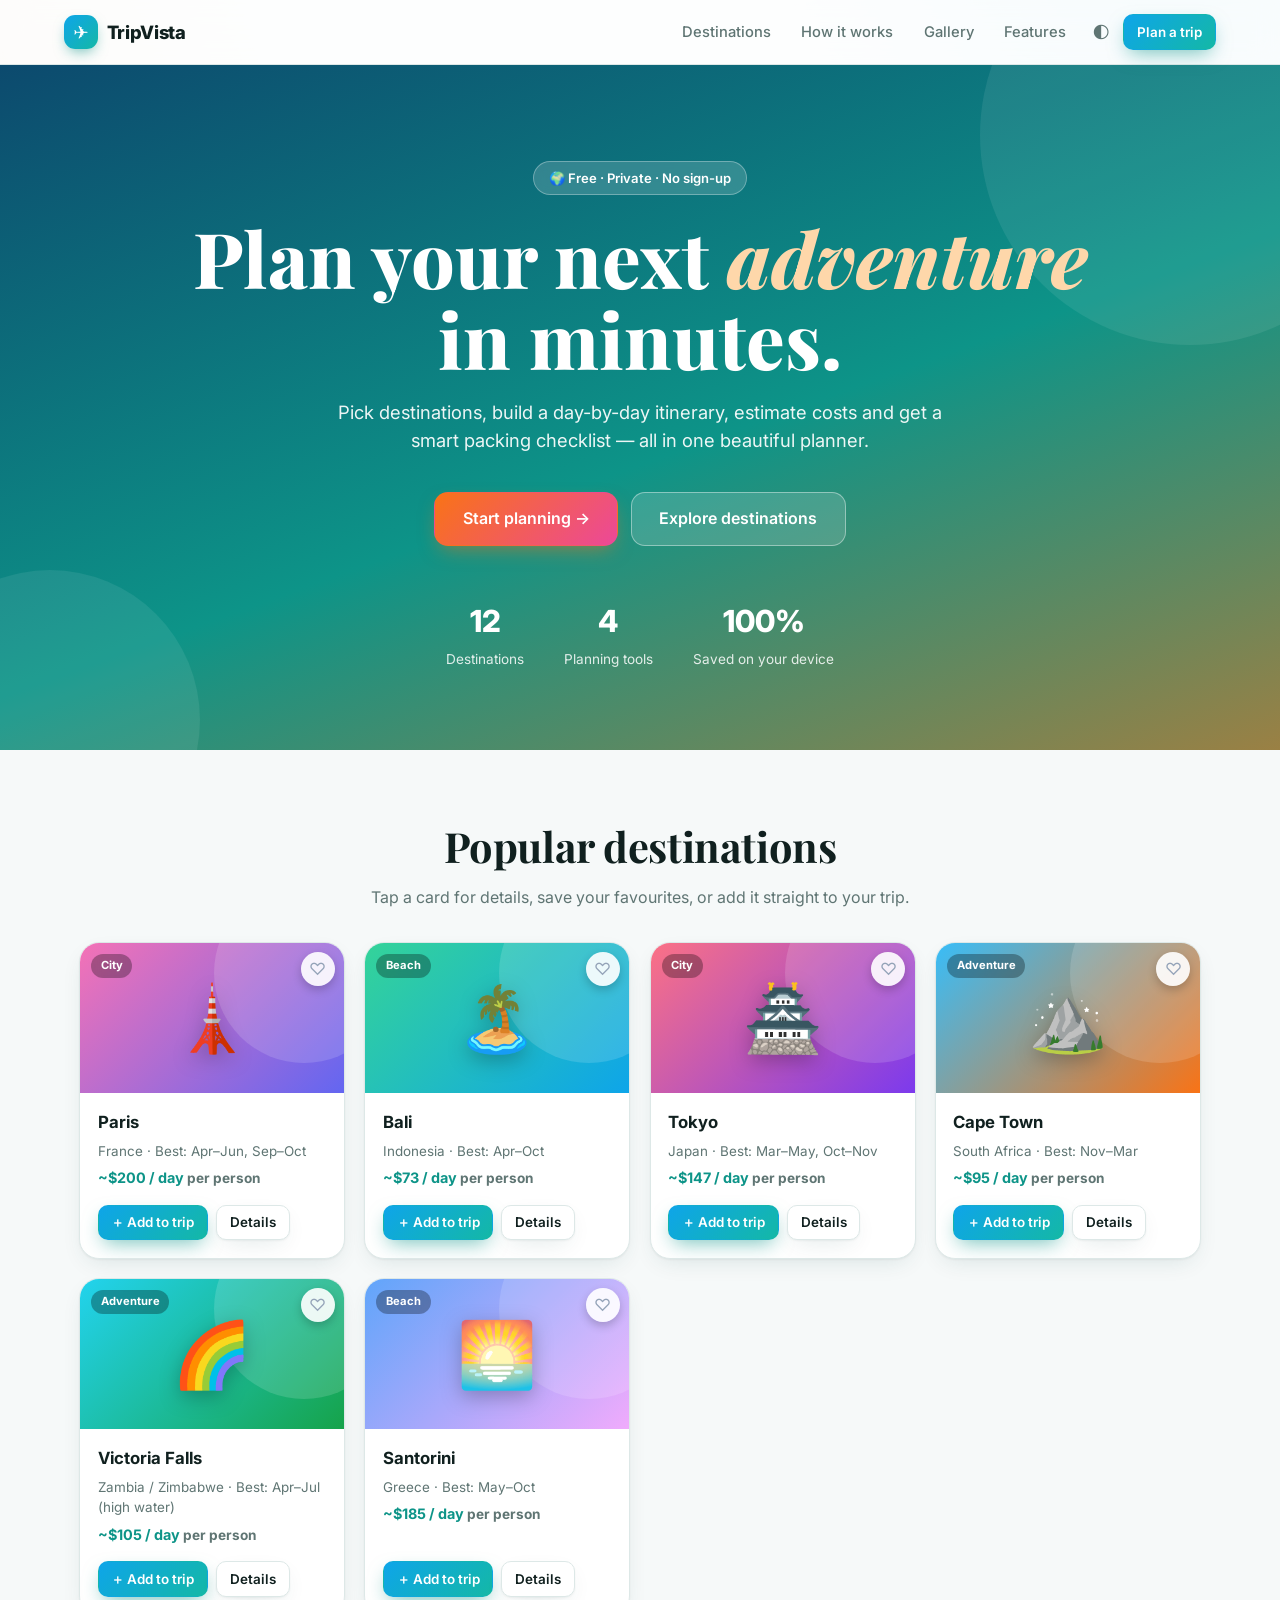
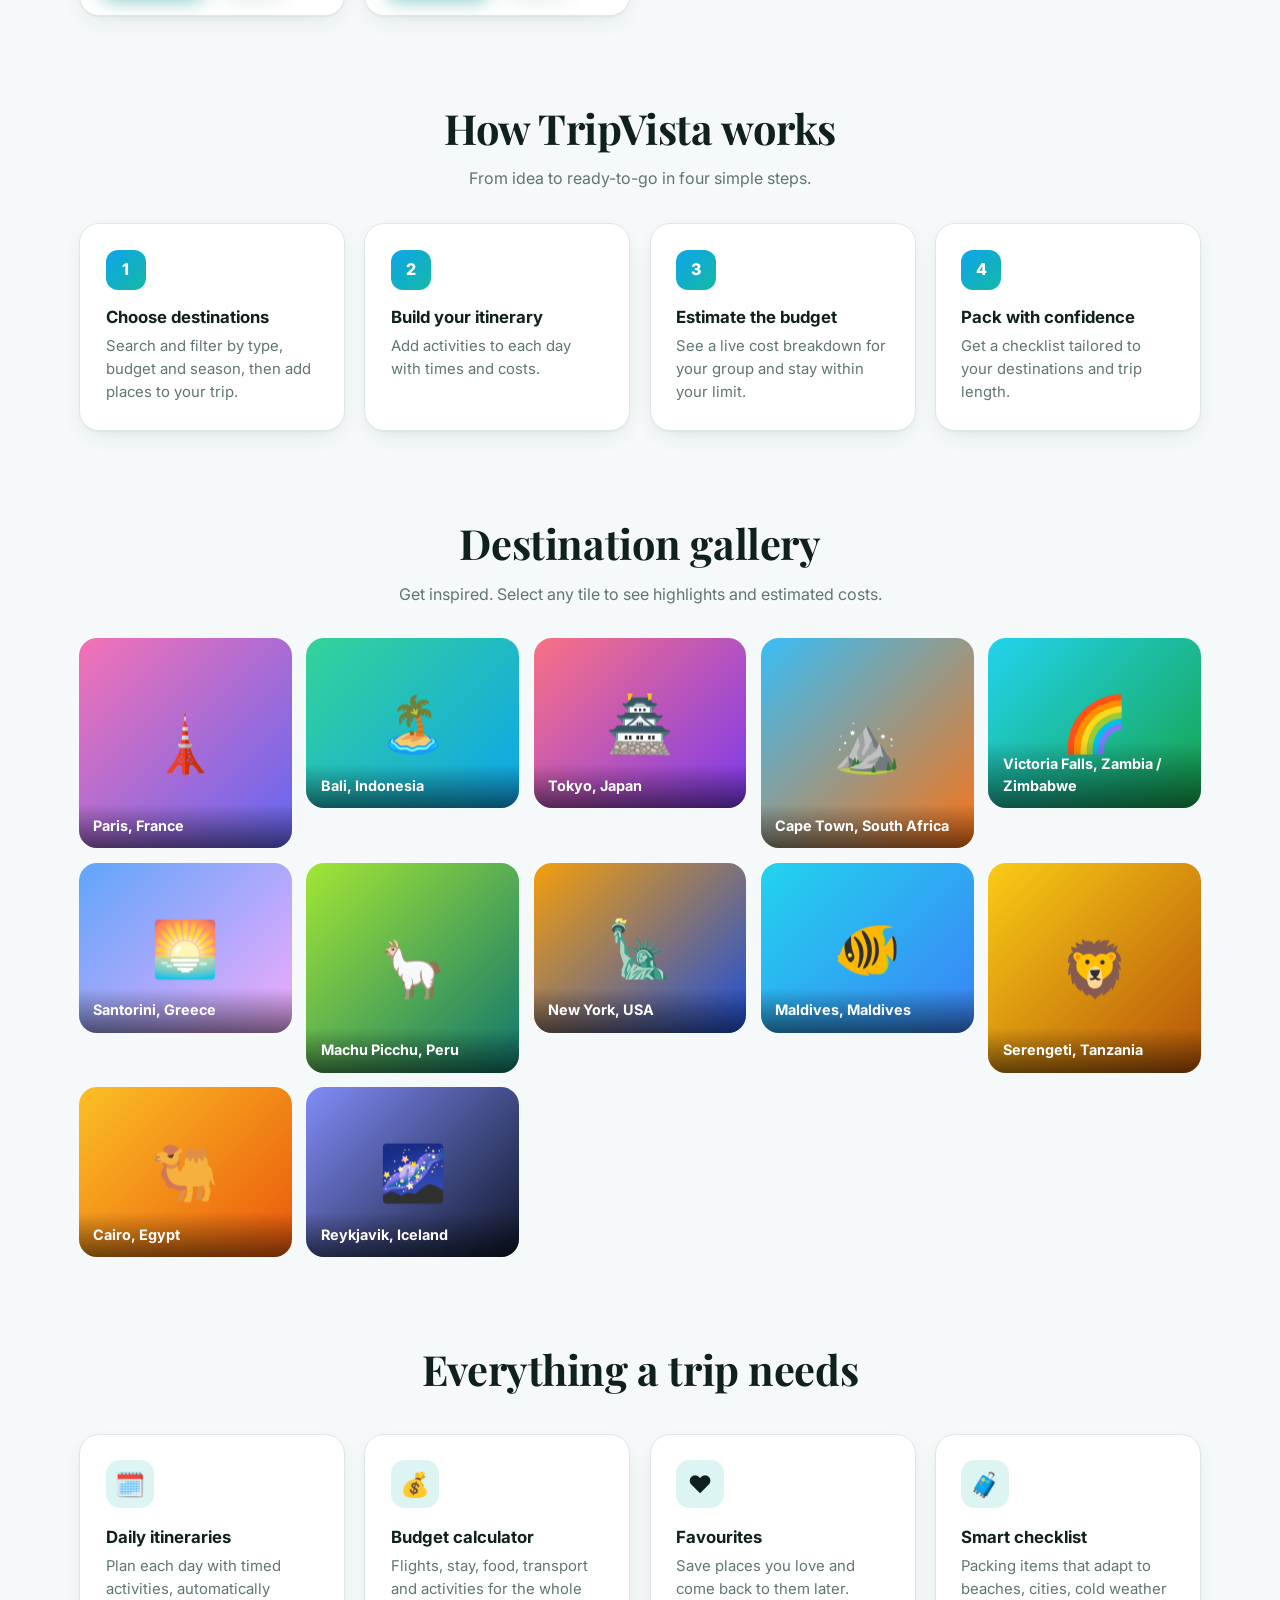
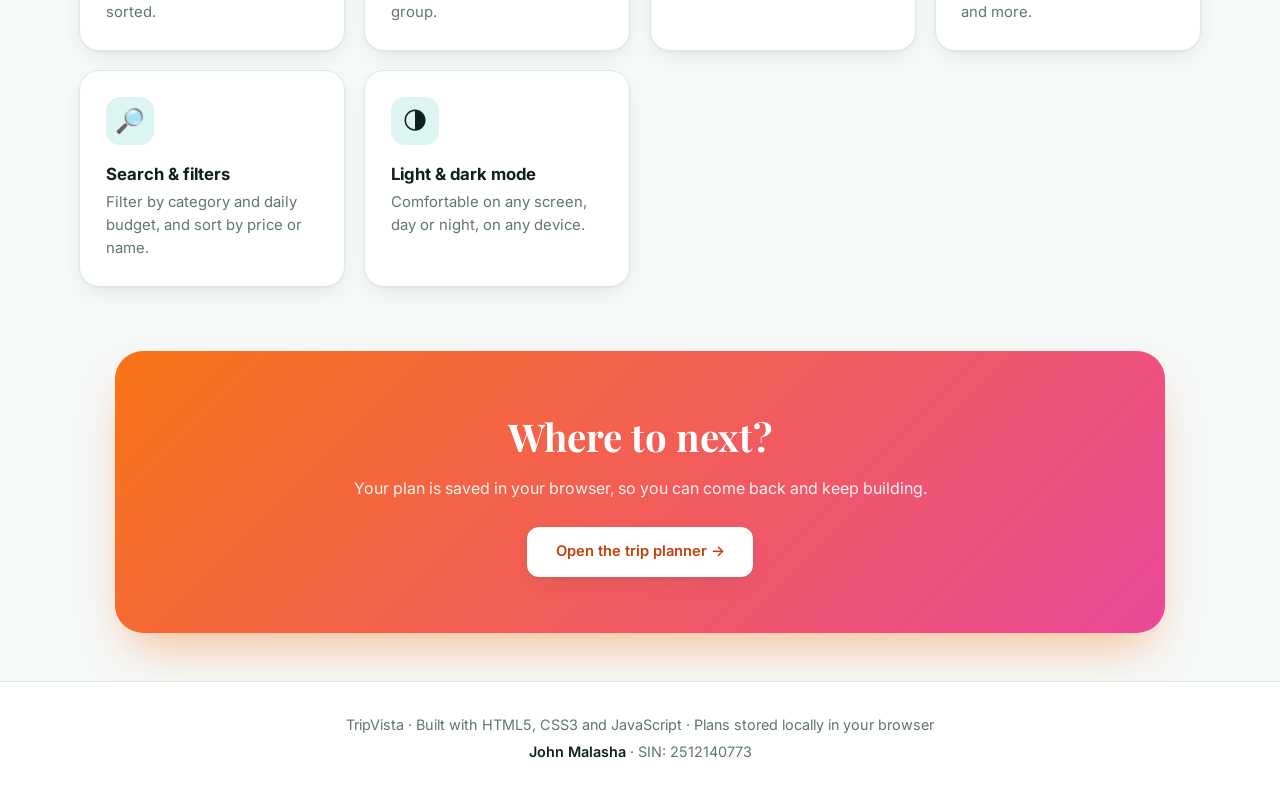
==== index.html @ 6b452283 "Add files via upload" ====
<!DOCTYPE html>
<html lang="en">
<head>
<meta charset="UTF-8">
<meta name="viewport" content="width=device-width, initial-scale=1">
<title>TripVista · Interactive Travel Planner</title>
<meta name="description" content="Plan trips visually: pick destinations, build daily itineraries, estimate your budget and generate a packing checklist.">
<link rel="stylesheet" href="css/style.css">
<script>try{document.documentElement.dataset.theme=localStorage.getItem('tv-theme')||(matchMedia('(prefers-color-scheme: dark)').matches?'dark':'light')}catch(e){}</script>
</head>
<body>
<header class="nav">
  <a class="logo" href="index.html"><span aria-hidden="true">✈</span> TripVista</a>
  <button class="icon-btn burger" id="burger" aria-label="Menu" aria-expanded="false" aria-controls="navLinks">☰</button>
  <nav class="nav-links" id="navLinks" aria-label="Main">
    <a href="#destinations">Destinations</a>
    <a href="#how">How it works</a>
    <a href="#gallery">Gallery</a>
    <a href="#features">Features</a>
    <button class="icon-btn" id="themeBtn" aria-label="Toggle light or dark theme">🌓</button>
    <a class="btn primary sm" href="planner.html">Plan a trip</a>
  </nav>
</header>
<main>
  <section class="hero">
    <div class="badge">🌍 Free · Private · No sign-up</div>
    <h1>Plan your next <em>adventure</em> in minutes.</h1>
    <p>Pick destinations, build a day-by-day itinerary, estimate costs and get a smart packing checklist — all in one beautiful planner.</p>
    <a class="btn sunset" href="planner.html">Start planning →</a>
    <a class="btn ghost" href="#destinations">Explore destinations</a>
    <div class="hero-stats">
      <div><b id="statDest">12</b><span>Destinations</span></div>
      <div><b>4</b><span>Planning tools</span></div>
      <div><b>100%</b><span>Saved on your device</span></div>
    </div>
  </section>

  <section class="section" id="destinations">
    <div class="section-head reveal"><h2>Popular destinations</h2><p>Tap a card for details, save your favourites, or add it straight to your trip.</p></div>
    <div class="dgrid" id="featured"></div>
  </section>

  <section class="section" id="how">
    <div class="section-head reveal"><h2>How TripVista works</h2><p>From idea to ready-to-go in four simple steps.</p></div>
    <div class="steps">
      <div class="step reveal"><div class="n">1</div><h3>Choose destinations</h3><p>Search and filter by type, budget and season, then add places to your trip.</p></div>
      <div class="step reveal"><div class="n">2</div><h3>Build your itinerary</h3><p>Add activities to each day with times and costs.</p></div>
      <div class="step reveal"><div class="n">3</div><h3>Estimate the budget</h3><p>See a live cost breakdown for your group and stay within your limit.</p></div>
      <div class="step reveal"><div class="n">4</div><h3>Pack with confidence</h3><p>Get a checklist tailored to your destinations and trip length.</p></div>
    </div>
  </section>

  <section class="section" id="gallery">
    <div class="section-head reveal"><h2>Destination gallery</h2><p>Get inspired. Select any tile to see highlights and estimated costs.</p></div>
    <div class="gallery" id="gallery-grid"></div>
  </section>

  <section class="section" id="features">
    <div class="section-head reveal"><h2>Everything a trip needs</h2></div>
    <div class="features">
      <article class="feature reveal"><div class="ico">🗓️</div><h3>Daily itineraries</h3><p>Plan each day with timed activities, automatically sorted.</p></article>
      <article class="feature reveal"><div class="ico">💰</div><h3>Budget calculator</h3><p>Flights, stay, food, transport and activities for the whole group.</p></article>
      <article class="feature reveal"><div class="ico">❤️</div><h3>Favourites</h3><p>Save places you love and come back to them later.</p></article>
      <article class="feature reveal"><div class="ico">🧳</div><h3>Smart checklist</h3><p>Packing items that adapt to beaches, cities, cold weather and more.</p></article>
      <article class="feature reveal"><div class="ico">🔎</div><h3>Search &amp; filters</h3><p>Filter by category and daily budget, and sort by price or name.</p></article>
      <article class="feature reveal"><div class="ico">🌗</div><h3>Light &amp; dark mode</h3><p>Comfortable on any screen, day or night, on any device.</p></article>
    </div>
  </section>

  <section class="cta reveal">
    <h2>Where to next?</h2>
    <p>Your plan is saved in your browser, so you can come back and keep building.</p>
    <a class="btn" href="planner.html">Open the trip planner →</a>
  </section>
</main>
<footer class="site">
  <p>TripVista · Built with HTML5, CSS3 and JavaScript · Plans stored locally in your browser</p>
  <p><strong>John Malasha</strong> · SIN: 2512140773</p>
</footer>
<script src="js/data.js"></script>
<script src="js/shared.js"></script>
<script src="js/landing.js"></script>
</body>
</html>
---- css/style.css ----
@import url('https://fonts.googleapis.com/css2?family=Inter:wght@400;500;600;700;800&family=Playfair+Display:wght@700;800&display=swap');

:root {
  --bg: #f6f9f9; --surface: #ffffff; --surface2: #eef4f4; --text: #10201f; --muted: #5f7573;
  --border: #dde8e7; --accent: #0d9488; --accent2: #f97316; --accent-soft: #dcf5f2;
  --ok: #10b981; --warn: #f59e0b; --bad: #ef4444;
  --grad: linear-gradient(135deg, #0ea5e9 0%, #14b8a6 100%);
  --sunset: linear-gradient(135deg, #f97316 0%, #ec4899 100%);
  --shadow: 0 1px 2px rgba(10, 40, 40, .05), 0 8px 24px -8px rgba(10, 70, 70, .14);
  --shadow-lg: 0 24px 50px -16px rgba(13, 148, 136, .4);
  --glass: rgba(255, 255, 255, .78);
  --radius: 20px;
}
[data-theme="dark"] {
  --bg: #0a1414; --surface: #121f1f; --surface2: #1a2b2b; --text: #e9f5f3; --muted: #92aeab;
  --border: #223837; --accent: #2dd4bf; --accent2: #fb923c; --accent-soft: #123b39;
  --ok: #34d399; --warn: #fbbf24; --bad: #f87171;
  --shadow: 0 1px 2px rgba(0, 0, 0, .4), 0 10px 30px -10px rgba(0, 0, 0, .6);
  --shadow-lg: 0 24px 60px -16px rgba(45, 212, 191, .3);
  --glass: rgba(18, 31, 31, .78);
}
* { box-sizing: border-box; margin: 0; }
html { scroll-behavior: smooth; }
body { font-family: 'Inter', system-ui, -apple-system, 'Segoe UI', sans-serif; background: var(--bg); color: var(--text); line-height: 1.55; min-height: 100vh; -webkit-font-smoothing: antialiased; transition: background .3s, color .3s; }
body::before { content: ''; position: fixed; inset: 0; z-index: -1; pointer-events: none; background: radial-gradient(600px 400px at 92% -5%, rgba(14, 165, 233, .14), transparent 70%), radial-gradient(500px 400px at -5% 12%, rgba(249, 115, 22, .09), transparent 70%); }
a { color: inherit; text-decoration: none; }
button, input, select, textarea { font: inherit; color: inherit; }
::selection { background: var(--accent); color: #fff; }
:focus-visible { outline: 3px solid color-mix(in srgb, var(--accent) 55%, transparent); outline-offset: 2px; }
::-webkit-scrollbar { width: 8px; height: 8px; } ::-webkit-scrollbar-thumb { background: var(--border); border-radius: 8px; }
.serif { font-family: 'Playfair Display', Georgia, serif; }

/* Buttons & inputs */
.btn { display: inline-flex; align-items: center; justify-content: center; gap: .45rem; padding: .6rem 1.2rem; border-radius: 12px; border: 1px solid var(--border); background: var(--surface); cursor: pointer; font-weight: 600; font-size: .92rem; box-shadow: var(--shadow); transition: transform .15s, box-shadow .2s, background .2s; }
.btn:hover { transform: translateY(-1px); background: var(--surface2); }
.btn.primary { background: var(--grad); border-color: transparent; color: #fff; box-shadow: 0 8px 20px -6px rgba(13, 148, 136, .6); }
.btn.primary:hover { filter: brightness(1.07); }
.btn.sunset { background: var(--sunset); border-color: transparent; color: #fff; box-shadow: 0 8px 20px -6px rgba(249, 115, 22, .55); }
.btn.sm { padding: .4rem .8rem; font-size: .84rem; border-radius: 10px; }
.btn.block { width: 100%; }
.btn.danger:hover { background: var(--bad); color: #fff; border-color: var(--bad); }
.icon-btn { background: none; border: none; cursor: pointer; padding: .4rem .55rem; border-radius: 10px; color: var(--muted); font-size: 1.05rem; transition: background .15s, color .15s; }
.icon-btn:hover { background: var(--surface2); color: var(--text); }
input[type=text], input[type=number], input[type=date], input[type=time], input[type=search], select, textarea { background: var(--surface2); border: 1px solid transparent; border-radius: 12px; padding: .55rem .8rem; min-width: 0; font-size: .9rem; width: 100%; transition: border-color .15s, box-shadow .15s, background .15s; }
input:hover, select:hover, textarea:hover { border-color: var(--border); }
input:focus, select:focus, textarea:focus { outline: none; border-color: var(--accent); background: var(--surface); box-shadow: 0 0 0 4px color-mix(in srgb, var(--accent) 18%, transparent); }
label.f { display: flex; flex-direction: column; gap: .25rem; font-size: .78rem; font-weight: 600; color: var(--muted); }
.muted { color: var(--muted); font-size: .85rem; }
.hint { font-size: .78rem; color: var(--muted); }
.row { display: flex; gap: .6rem; flex-wrap: wrap; } .row > * { flex: 1 1 120px; }

/* Nav */
.nav { display: flex; align-items: center; gap: 1rem; padding: .8rem 5%; position: sticky; top: 0; z-index: 30; background: var(--glass); backdrop-filter: blur(14px); border-bottom: 1px solid var(--border); }
.logo { font-weight: 800; font-size: 1.15rem; display: flex; gap: .55rem; align-items: center; letter-spacing: -.02em; }
.logo span { background: var(--grad); color: #fff; width: 34px; height: 34px; border-radius: 11px; display: grid; place-items: center; box-shadow: 0 6px 14px -4px rgba(13, 148, 136, .6); }
.nav-links { display: flex; gap: .3rem; margin-left: auto; align-items: center; }
.nav-links a:not(.btn) { padding: .45rem .8rem; border-radius: 10px; font-weight: 500; font-size: .92rem; color: var(--muted); transition: all .15s; }
.nav-links a:not(.btn):hover { background: var(--surface2); color: var(--text); }
.burger { display: none; margin-left: auto; }
@media (max-width: 800px) {
  .burger { display: block; }
  .nav-links { position: absolute; top: 100%; left: 0; right: 0; flex-direction: column; align-items: stretch; background: var(--surface); padding: .8rem 5% 1rem; border-bottom: 1px solid var(--border); margin: 0; display: none; box-shadow: var(--shadow); }
  .nav-links.open { display: flex; }
  .nav-links .icon-btn { align-self: flex-start; }
}

/* Landing */
.hero { position: relative; text-align: center; padding: 6rem 5% 5rem; color: #fff; overflow: hidden; background: linear-gradient(160deg, #0c4a6e 0%, #0d9488 55%, #f97316 130%); }
.hero::before, .hero::after { content: ''; position: absolute; border-radius: 50%; background: rgba(255, 255, 255, .08); }
.hero::before { width: 420px; height: 420px; right: -120px; top: -140px; } .hero::after { width: 300px; height: 300px; left: -100px; bottom: -120px; }
.hero > * { position: relative; z-index: 1; }
.badge { display: inline-flex; gap: .4rem; padding: .35rem .95rem; border-radius: 99px; background: rgba(255, 255, 255, .16); border: 1px solid rgba(255, 255, 255, .3); font-size: .82rem; font-weight: 600; margin-bottom: 1.4rem; backdrop-filter: blur(6px); }
.hero h1 { font-family: 'Playfair Display', Georgia, serif; font-size: clamp(2.5rem, 7vw, 4.8rem); line-height: 1.05; font-weight: 800; max-width: 900px; margin: 0 auto 1.2rem; }
.hero h1 em { font-style: italic; color: #fed7aa; }
.hero p { max-width: 640px; margin: 0 auto 2rem; font-size: 1.15rem; opacity: .92; }
.hero .btn { margin: .3rem; padding: .85rem 1.7rem; font-size: 1rem; border-radius: 14px; }
.hero .btn.ghost { background: rgba(255, 255, 255, .15); color: #fff; border-color: rgba(255, 255, 255, .4); box-shadow: none; }
.hero-stats { display: flex; justify-content: center; flex-wrap: wrap; gap: 2.5rem; margin-top: 3rem; }
.hero-stats b { display: block; font-size: 1.9rem; font-weight: 800; } .hero-stats span { font-size: .85rem; opacity: .85; }
.section { max-width: 1250px; margin: auto; padding: 4rem 5% 1rem; }
.section-head { text-align: center; margin-bottom: 2rem; }
.section-head h2 { font-family: 'Playfair Display', Georgia, serif; font-size: clamp(1.8rem, 4vw, 2.6rem); letter-spacing: -.01em; }
.section-head p { color: var(--muted); margin-top: .4rem; }
.steps { display: grid; grid-template-columns: repeat(auto-fit, minmax(240px, 1fr)); gap: 1.2rem; }
.step, .feature { background: var(--surface); border: 1px solid var(--border); border-radius: var(--radius); padding: 1.6rem; box-shadow: var(--shadow); transition: transform .25s, box-shadow .25s; }
.step:hover, .feature:hover { transform: translateY(-5px); box-shadow: var(--shadow-lg); }
.step .n { width: 40px; height: 40px; border-radius: 12px; background: var(--grad); color: #fff; font-weight: 800; display: grid; place-items: center; margin-bottom: .9rem; }
.feature .ico { width: 48px; height: 48px; border-radius: 14px; background: var(--accent-soft); display: grid; place-items: center; font-size: 1.5rem; margin-bottom: 1rem; }
.step h3, .feature h3 { margin-bottom: .3rem; font-size: 1.05rem; } .step p, .feature p { color: var(--muted); font-size: .93rem; }
.features { display: grid; grid-template-columns: repeat(auto-fit, minmax(240px, 1fr)); gap: 1.2rem; }
.cta { max-width: 1050px; width: calc(100% - 10%); margin: 3rem auto; background: var(--sunset); color: #fff; border-radius: 28px; padding: 3.5rem 2rem; text-align: center; box-shadow: 0 24px 50px -16px rgba(249, 115, 22, .5); }
.cta h2 { font-family: 'Playfair Display', serif; font-size: clamp(1.7rem, 4vw, 2.4rem); margin-bottom: .6rem; } .cta p { opacity: .92; margin-bottom: 1.6rem; }
.cta .btn { background: #fff; color: #c2410c; border: none; padding: .85rem 1.8rem; }
footer.site { text-align: center; color: var(--muted); padding: 2rem 5% 2.5rem; font-size: .9rem; border-top: 1px solid var(--border); background: var(--surface); margin-top: 2rem; }
footer.site p + p { margin-top: .3rem; } footer.site strong { color: var(--text); font-weight: 600; }

/* Reveal animation */
.reveal { opacity: 0; transform: translateY(22px); transition: opacity .6s, transform .6s; }
.reveal.in { opacity: 1; transform: none; }

/* Destination cards / gallery */
.dgrid { display: grid; grid-template-columns: repeat(auto-fill, minmax(255px, 1fr)); gap: 1.2rem; }
.dcard { background: var(--surface); border: 1px solid var(--border); border-radius: var(--radius); overflow: hidden; box-shadow: var(--shadow); cursor: pointer; transition: transform .25s, box-shadow .25s; display: flex; flex-direction: column; text-align: left; padding: 0; }
.dcard:hover { transform: translateY(-6px); box-shadow: var(--shadow-lg); }
.dimg { height: 150px; position: relative; display: grid; place-items: center; font-size: 4rem; background: linear-gradient(135deg, var(--c1), var(--c2)); overflow: hidden; }
.dimg::after { content: ''; position: absolute; width: 180px; height: 180px; border-radius: 50%; background: rgba(255, 255, 255, .14); right: -50px; top: -60px; }
.dimg .emo { position: relative; z-index: 1; filter: drop-shadow(0 6px 10px rgba(0, 0, 0, .25)); transition: transform .3s; }
.dcard:hover .emo { transform: scale(1.15) rotate(-4deg); }
.dimg .cat { position: absolute; left: .7rem; top: .7rem; z-index: 2; font-size: .7rem; font-weight: 700; padding: .2rem .6rem; border-radius: 99px; background: rgba(0, 0, 0, .3); color: #fff; backdrop-filter: blur(4px); }
.fav { position: absolute; right: .6rem; top: .55rem; z-index: 2; width: 34px; height: 34px; border-radius: 50%; border: none; background: rgba(255, 255, 255, .9); cursor: pointer; font-size: 1.05rem; display: grid; place-items: center; box-shadow: 0 4px 10px rgba(0, 0, 0, .2); transition: transform .15s; color: #94a3b8; }
.fav:hover { transform: scale(1.15); } .fav.on { color: #ef4444; }
.dbody { padding: 1rem 1.1rem 1.1rem; display: flex; flex-direction: column; gap: .35rem; flex: 1; }
.dbody h3 { font-size: 1.05rem; display: flex; justify-content: space-between; gap: .5rem; }
.dbody .sub { color: var(--muted); font-size: .84rem; }
.dbody .price { font-weight: 700; color: var(--accent); font-size: .9rem; }
.dbody .actions { margin-top: auto; padding-top: .6rem; display: flex; gap: .5rem; }
.gallery { display: grid; grid-template-columns: repeat(auto-fill, minmax(200px, 1fr)); gap: .9rem; }
.gtile { border: none; padding: 0; border-radius: 18px; overflow: hidden; height: 170px; position: relative; cursor: pointer; display: grid; place-items: center; font-size: 3.4rem; background: linear-gradient(135deg, var(--c1), var(--c2)); transition: transform .25s, box-shadow .25s; }
.gtile:nth-child(3n+1) { height: 210px; }
.gtile:hover { transform: scale(1.03); box-shadow: var(--shadow-lg); z-index: 1; }
.gtile span.name { position: absolute; left: 0; right: 0; bottom: 0; padding: .7rem .9rem; font-size: .9rem; font-weight: 700; color: #fff; text-align: left; background: linear-gradient(transparent, rgba(0, 0, 0, .55)); }

/* Dialog */
dialog { border: none; border-radius: 24px; padding: 0; width: min(560px, 94vw); max-height: 90vh; background: var(--surface); color: var(--text); box-shadow: 0 30px 80px rgba(0, 0, 0, .4); overflow: hidden; }
dialog::backdrop { background: rgba(5, 20, 20, .6); backdrop-filter: blur(3px); }
dialog[open] { animation: pop .25s; }
@keyframes pop { from { opacity: 0; transform: scale(.95) translateY(10px); } }
.dlg-img { height: 170px; display: grid; place-items: center; font-size: 5rem; position: relative; background: linear-gradient(135deg, var(--c1), var(--c2)); }
.dlg-close { position: absolute; right: .8rem; top: .8rem; background: rgba(0, 0, 0, .35); color: #fff; }
.dlg-body { padding: 1.3rem 1.5rem 1.5rem; overflow: auto; max-height: calc(90vh - 170px); display: flex; flex-direction: column; gap: .8rem; }
.dlg-body h2 { font-family: 'Playfair Display', serif; font-size: 1.6rem; }
.chips { display: flex; flex-wrap: wrap; gap: .4rem; }
.chip { display: inline-flex; align-items: center; gap: .3rem; padding: .25rem .7rem; border-radius: 99px; background: var(--accent-soft); color: var(--accent); font-size: .78rem; font-weight: 600; border: 1px solid transparent; }
button.chip { cursor: pointer; } button.chip:hover { border-color: var(--accent); }
button.chip.active { background: var(--grad); color: #fff; }
.dlg-list { list-style: none; padding: 0; display: flex; flex-direction: column; gap: .3rem; }
.dlg-list li { display: flex; justify-content: space-between; background: var(--surface2); padding: .5rem .8rem; border-radius: 10px; font-size: .9rem; }

/* Planner */
.topbar { top: 0; }
.pwrap { max-width: 1300px; margin: auto; padding: 1.3rem 4% 3rem; }
.summary { display: grid; grid-template-columns: repeat(auto-fit, minmax(140px, 1fr)); gap: .8rem; margin-bottom: 1.2rem; }
.sum { background: var(--surface); border: 1px solid var(--border); border-radius: 16px; padding: .85rem 1rem; box-shadow: var(--shadow); }
.sum b { display: block; font-size: 1.5rem; font-weight: 800; letter-spacing: -.02em; line-height: 1.2; background: var(--grad); -webkit-background-clip: text; background-clip: text; color: transparent; }
.sum.over b { background: none; color: var(--bad); }
.tabs { display: flex; gap: .4rem; overflow-x: auto; padding-bottom: .3rem; margin-bottom: 1.2rem; }
.tab { flex: none; border: 1px solid var(--border); background: var(--surface); padding: .55rem 1.1rem; border-radius: 12px; font-weight: 600; font-size: .9rem; cursor: pointer; color: var(--muted); transition: all .15s; }
.tab:hover { color: var(--text); border-color: var(--accent); }
.tab.active { background: var(--grad); color: #fff; border-color: transparent; box-shadow: 0 8px 18px -6px rgba(13, 148, 136, .55); }
.tab .count { background: rgba(0, 0, 0, .12); border-radius: 99px; padding: 0 .45rem; margin-left: .3rem; font-size: .75rem; }
.panel[hidden] { display: none; }
.panel { animation: rise .35s both; }
@keyframes rise { from { opacity: 0; transform: translateY(10px); } }
.card { background: var(--surface); border: 1px solid var(--border); border-radius: var(--radius); box-shadow: var(--shadow); padding: 1.3rem; display: flex; flex-direction: column; gap: .9rem; }
.card h2 { font-size: 1rem; display: flex; justify-content: space-between; align-items: center; gap: .5rem; }
.split { display: grid; grid-template-columns: 320px 1fr; gap: 1.2rem; align-items: start; }
@media (max-width: 900px) { .split { grid-template-columns: 1fr; } }
.filters { display: flex; flex-wrap: wrap; gap: .6rem; margin-bottom: 1.1rem; align-items: end; }
.filters .grow { flex: 1 1 220px; }
.empty { text-align: center; color: var(--muted); padding: 2rem 1rem; font-size: .92rem; }
.dcard.added { border-color: var(--accent); box-shadow: 0 0 0 2px var(--accent-soft), var(--shadow); }
.badge-in { font-size: .7rem; background: var(--accent-soft); color: var(--accent); padding: .1rem .5rem; border-radius: 99px; font-weight: 700; }

.daytabs { display: flex; gap: .4rem; overflow-x: auto; padding-bottom: .3rem; }
.daytab { flex: none; min-width: 72px; padding: .5rem .8rem; border-radius: 12px; border: 1px solid var(--border); background: var(--surface2); cursor: pointer; text-align: center; font-size: .82rem; font-weight: 600; }
.daytab small { display: block; font-weight: 500; color: var(--muted); font-size: .7rem; }
.daytab.active { background: var(--accent-soft); border-color: var(--accent); color: var(--accent); }
.daytab.active small { color: var(--accent); }
.acts { list-style: none; padding: 0; display: flex; flex-direction: column; gap: .5rem; }
.act { display: flex; align-items: center; gap: .8rem; padding: .7rem .9rem; background: var(--surface2); border-radius: 14px; border-left: 4px solid var(--accent); }
.act .time { font-weight: 700; font-size: .85rem; min-width: 52px; color: var(--accent); }
.act .body { flex: 1; min-width: 0; overflow-wrap: anywhere; font-weight: 500; }
.act .cost { font-weight: 700; font-size: .88rem; }
.dest-row { display: flex; align-items: center; gap: .7rem; padding: .6rem .7rem; background: var(--surface2); border-radius: 14px; }
.dest-row .mini { width: 42px; height: 42px; flex: none; border-radius: 12px; display: grid; place-items: center; font-size: 1.4rem; background: linear-gradient(135deg, var(--c1), var(--c2)); }
.dest-row .body { flex: 1; min-width: 0; font-weight: 600; font-size: .92rem; }
.dest-row input { width: 64px; text-align: center; padding: .35rem; }
.list { display: flex; flex-direction: column; gap: .5rem; }

.bars { display: flex; flex-direction: column; gap: .8rem; }
.bar .top { display: flex; justify-content: space-between; font-size: .86rem; font-weight: 600; margin-bottom: .25rem; }
.bar .track { height: 12px; background: var(--surface2); border-radius: 99px; overflow: hidden; }
.bar .fill { height: 100%; border-radius: 99px; background: var(--c, var(--accent)); transition: width .5s cubic-bezier(.4, 0, .2, 1); }
.big { font-size: 2.4rem; font-weight: 800; letter-spacing: -.03em; background: var(--grad); -webkit-background-clip: text; background-clip: text; color: transparent; line-height: 1.1; }
.status { padding: .6rem .9rem; border-radius: 12px; font-size: .88rem; font-weight: 600; }
.status.ok { background: color-mix(in srgb, var(--ok) 15%, transparent); color: var(--ok); } .status.bad { background: color-mix(in srgb, var(--bad) 15%, transparent); color: var(--bad); } .status.warn { background: color-mix(in srgb, var(--warn) 18%, transparent); color: var(--warn); }
.progress { height: 10px; background: var(--surface2); border-radius: 99px; overflow: hidden; } .progress > div { height: 100%; background: var(--grad); transition: width .4s; }
.cl-group h3 { font-size: .8rem; text-transform: uppercase; letter-spacing: .06em; color: var(--muted); margin: .4rem 0 .4rem; }
.cl-item { display: flex; align-items: center; gap: .7rem; padding: .55rem .8rem; background: var(--surface2); border-radius: 12px; margin-bottom: .35rem; font-size: .92rem; }
.cl-item input[type=checkbox] { appearance: none; width: 20px; height: 20px; border: 2px solid var(--muted); border-radius: 7px; flex: none; cursor: pointer; display: grid; place-items: center; background: var(--surface); }
.cl-item input:checked { background: var(--grad); border-color: transparent; } .cl-item input:checked::after { content: '✓'; color: #fff; font-size: .75rem; font-weight: 800; }
.cl-item.done span { text-decoration: line-through; color: var(--muted); } .cl-item span { flex: 1; }
.cl-item .why { font-size: .7rem; color: var(--accent); background: var(--accent-soft); padding: .05rem .5rem; border-radius: 99px; font-weight: 600; }

.toast { position: fixed; bottom: 1.4rem; left: 50%; transform: translateX(-50%); background: var(--text); color: var(--bg); padding: .75rem 1.4rem; border-radius: 14px; z-index: 60; font-weight: 600; box-shadow: var(--shadow-lg); animation: rise .3s; }
@media (prefers-reduced-motion: reduce) { * { transition: none !important; animation: none !important; scroll-behavior: auto !important; } .reveal { opacity: 1; transform: none; } }

@media print {
  body { background: #fff !important; color: #000; } body::before, .nav, .tabs, .summary, .no-print, footer.site { display: none !important; }
  .panel[hidden] { display: none !important; } .card { box-shadow: none; border: 1px solid #999; break-inside: avoid; }
  .print-only { display: block !important; }
}
.print-only { display: none; }
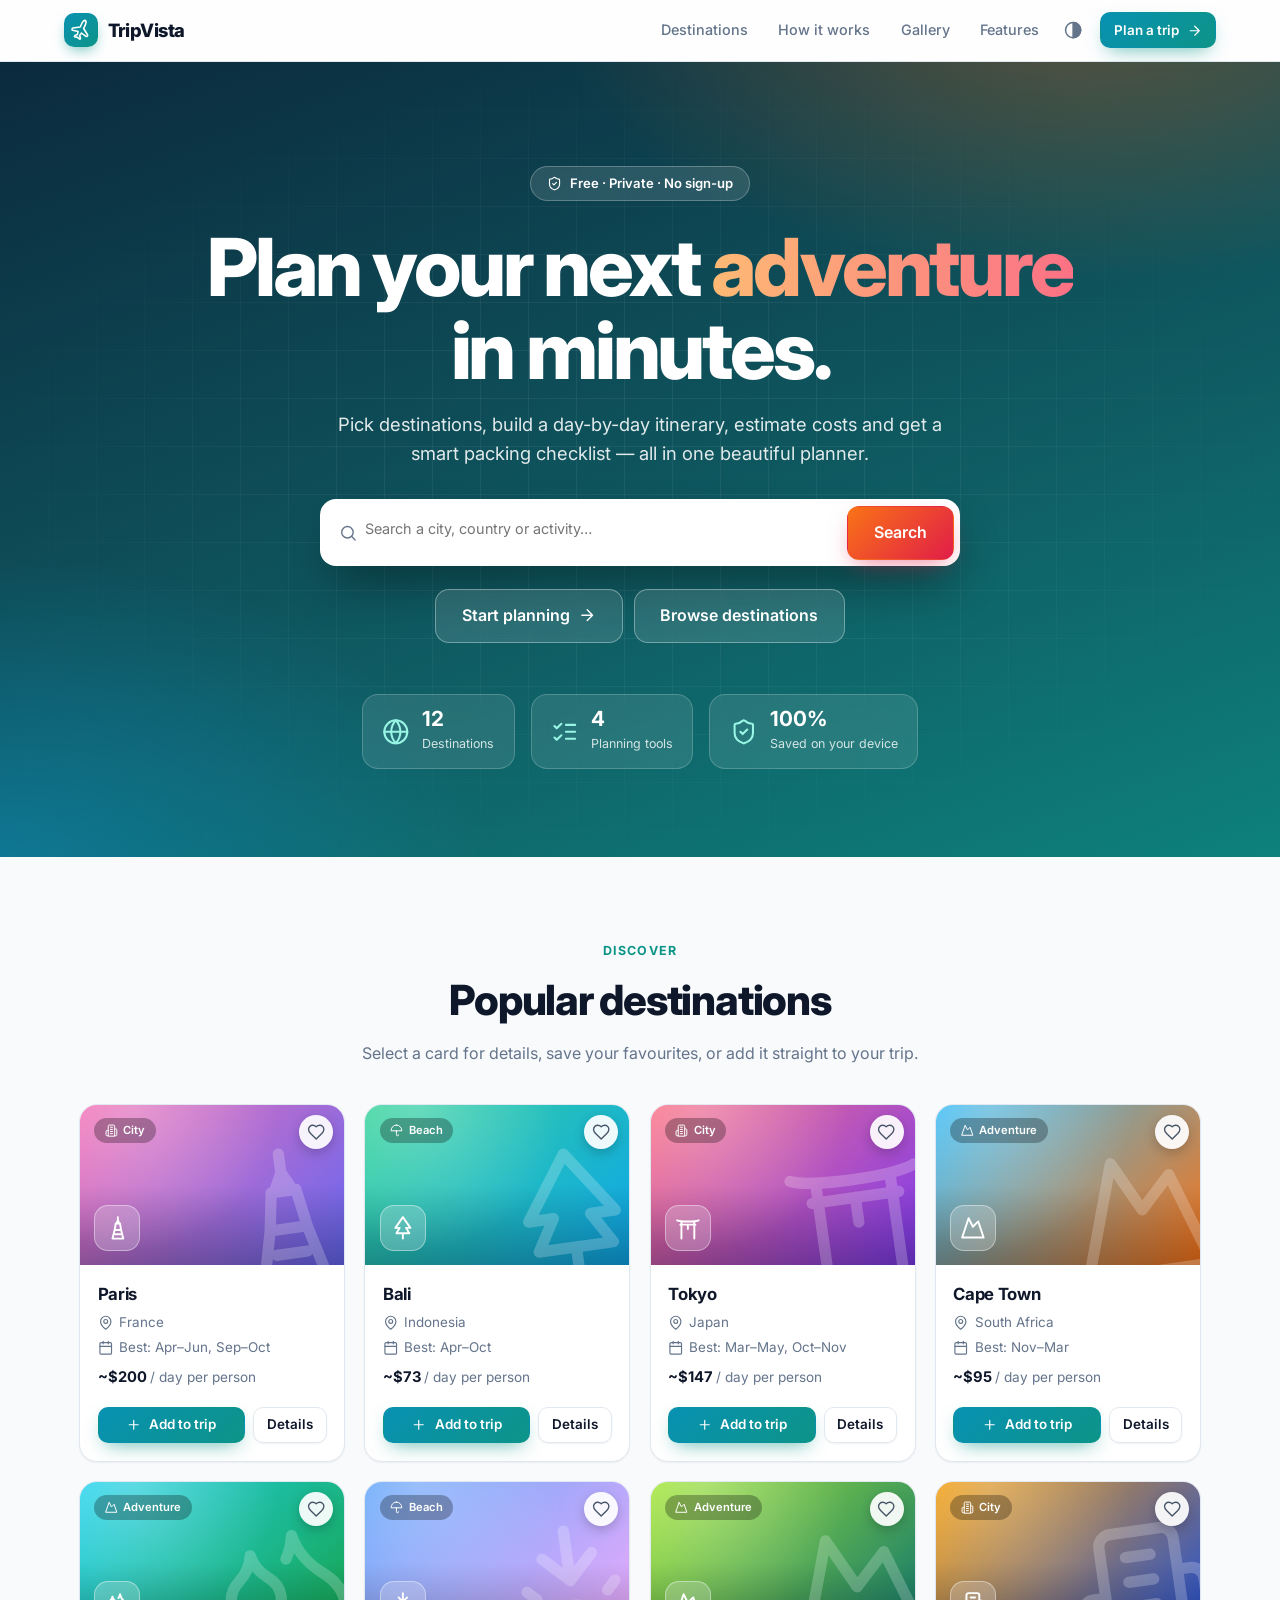
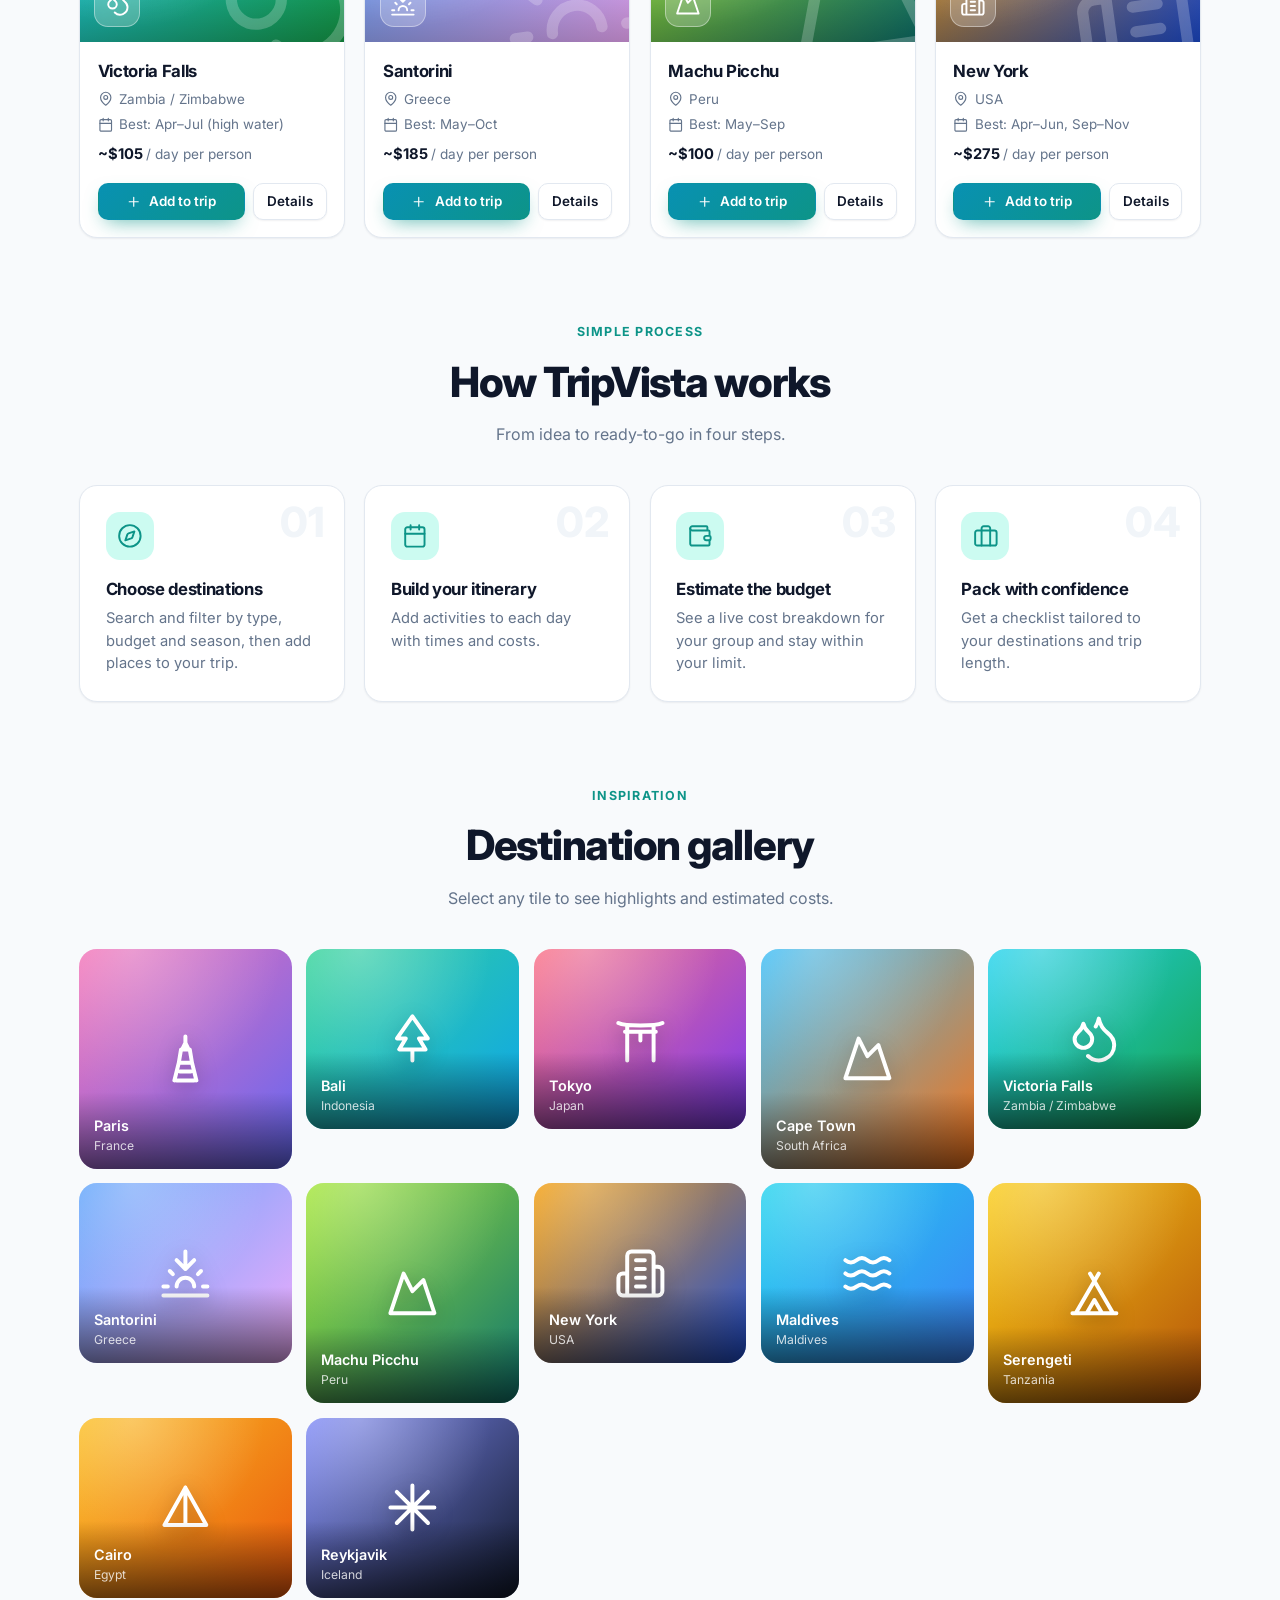
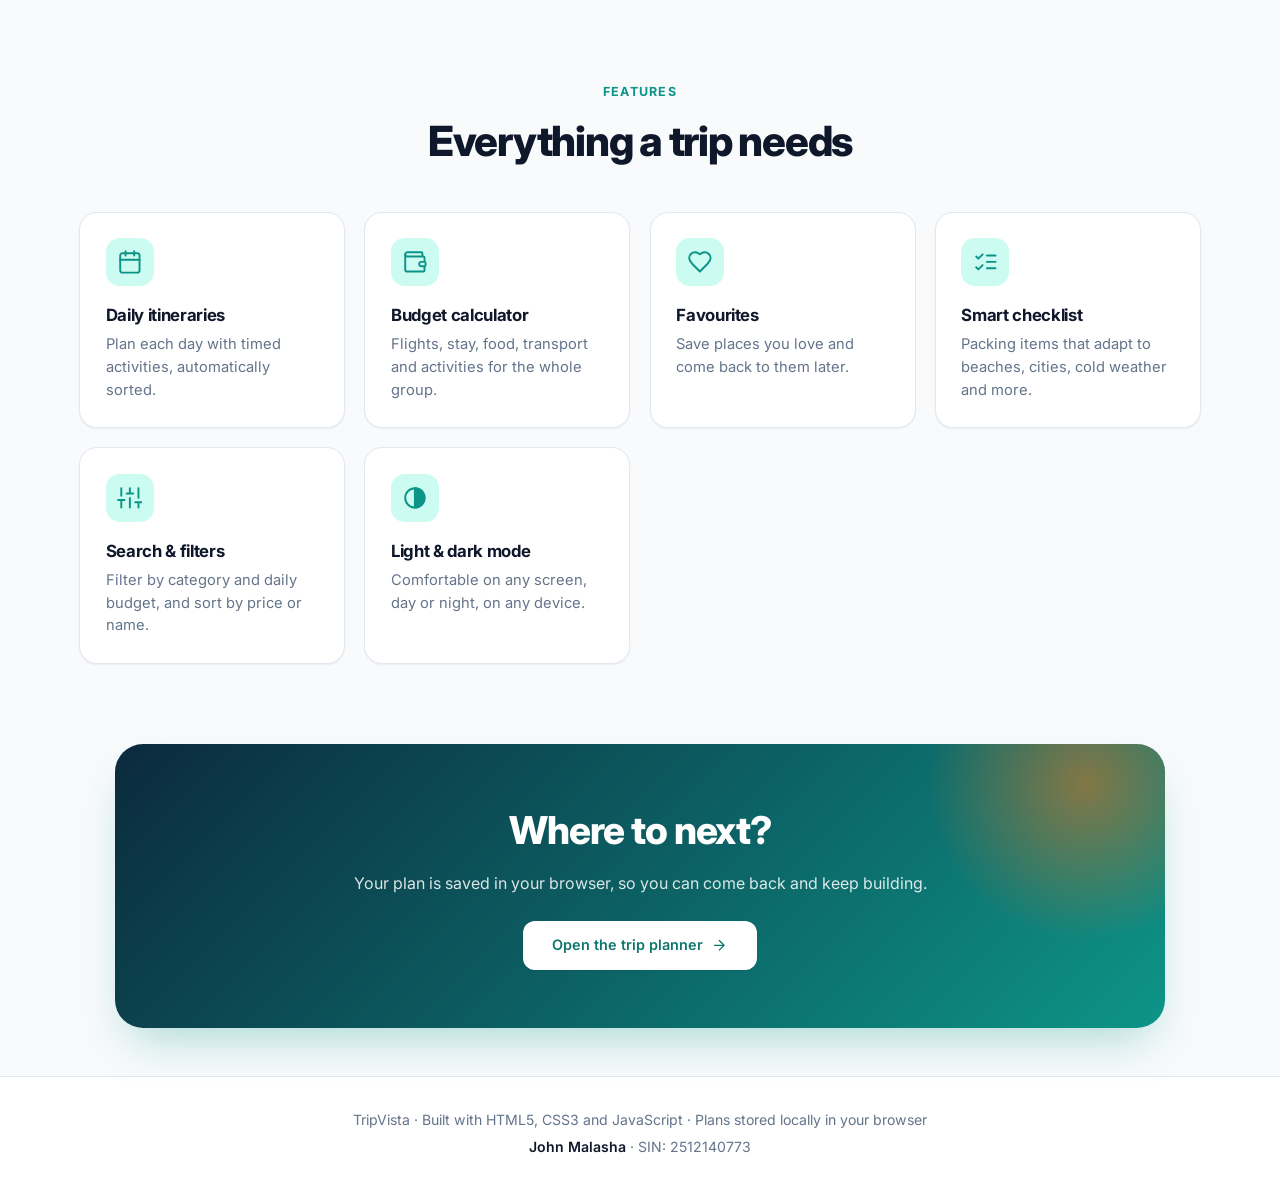
==== commit e61dd220: "Add files via upload" ====
--- a/index.html
+++ b/index.html
@@ -10,73 +10,80 @@
 </head>
 <body>
 <header class="nav">
-  <a class="logo" href="index.html"><span aria-hidden="true">✈</span> TripVista</a>
-  <button class="icon-btn burger" id="burger" aria-label="Menu" aria-expanded="false" aria-controls="navLinks">☰</button>
+  <a class="logo" href="index.html"><span><svg class="i"><use href="#i-plane"/></svg></span> TripVista</a>
+  <button class="icon-btn burger" id="burger" aria-label="Menu" aria-expanded="false" aria-controls="navLinks"><svg class="i"><use href="#i-menu"/></svg></button>
   <nav class="nav-links" id="navLinks" aria-label="Main">
     <a href="#destinations">Destinations</a>
     <a href="#how">How it works</a>
     <a href="#gallery">Gallery</a>
     <a href="#features">Features</a>
-    <button class="icon-btn" id="themeBtn" aria-label="Toggle light or dark theme">🌓</button>
-    <a class="btn primary sm" href="planner.html">Plan a trip</a>
+    <button class="icon-btn" id="themeBtn" aria-label="Toggle light or dark theme"><svg class="i"><use href="#i-contrast"/></svg></button>
+    <a class="btn primary sm" href="planner.html">Plan a trip <svg class="i"><use href="#i-arrow"/></svg></a>
   </nav>
 </header>
 <main>
   <section class="hero">
-    <div class="badge">🌍 Free · Private · No sign-up</div>
+    <div class="badge"><svg class="i"><use href="#i-shield"/></svg> Free · Private · No sign-up</div>
     <h1>Plan your next <em>adventure</em> in minutes.</h1>
     <p>Pick destinations, build a day-by-day itinerary, estimate costs and get a smart packing checklist — all in one beautiful planner.</p>
-    <a class="btn sunset" href="planner.html">Start planning →</a>
-    <a class="btn ghost" href="#destinations">Explore destinations</a>
+    <form class="searchbar" action="planner.html" role="search">
+      <div class="field-icon"><svg class="i"><use href="#i-search"/></svg><input type="search" name="q" placeholder="Search a city, country or activity…" aria-label="Search destinations"></div>
+      <button class="btn sunset">Search</button>
+    </form>
+    <div class="hero-cta">
+      <a class="btn ghost" href="planner.html">Start planning <svg class="i"><use href="#i-arrow"/></svg></a>
+      <a class="btn ghost" href="#destinations">Browse destinations</a>
+    </div>
     <div class="hero-stats">
-      <div><b id="statDest">12</b><span>Destinations</span></div>
-      <div><b>4</b><span>Planning tools</span></div>
-      <div><b>100%</b><span>Saved on your device</span></div>
+      <div class="hstat"><svg class="i"><use href="#i-globe"/></svg><div><b id="statDest">12</b><span>Destinations</span></div></div>
+      <div class="hstat"><svg class="i"><use href="#i-list-checks"/></svg><div><b>4</b><span>Planning tools</span></div></div>
+      <div class="hstat"><svg class="i"><use href="#i-shield"/></svg><div><b>100%</b><span>Saved on your device</span></div></div>
     </div>
   </section>
 
   <section class="section" id="destinations">
-    <div class="section-head reveal"><h2>Popular destinations</h2><p>Tap a card for details, save your favourites, or add it straight to your trip.</p></div>
+    <div class="section-head reveal"><span class="eyebrow">Discover</span><h2>Popular destinations</h2><p>Select a card for details, save your favourites, or add it straight to your trip.</p></div>
     <div class="dgrid" id="featured"></div>
   </section>
 
   <section class="section" id="how">
-    <div class="section-head reveal"><h2>How TripVista works</h2><p>From idea to ready-to-go in four simple steps.</p></div>
+    <div class="section-head reveal"><span class="eyebrow">Simple process</span><h2>How TripVista works</h2><p>From idea to ready-to-go in four steps.</p></div>
     <div class="steps">
-      <div class="step reveal"><div class="n">1</div><h3>Choose destinations</h3><p>Search and filter by type, budget and season, then add places to your trip.</p></div>
-      <div class="step reveal"><div class="n">2</div><h3>Build your itinerary</h3><p>Add activities to each day with times and costs.</p></div>
-      <div class="step reveal"><div class="n">3</div><h3>Estimate the budget</h3><p>See a live cost breakdown for your group and stay within your limit.</p></div>
-      <div class="step reveal"><div class="n">4</div><h3>Pack with confidence</h3><p>Get a checklist tailored to your destinations and trip length.</p></div>
+      <div class="step reveal"><span class="n">01</span><div class="ico"><svg class="i"><use href="#i-compass"/></svg></div><h3>Choose destinations</h3><p>Search and filter by type, budget and season, then add places to your trip.</p></div>
+      <div class="step reveal"><span class="n">02</span><div class="ico"><svg class="i"><use href="#i-calendar"/></svg></div><h3>Build your itinerary</h3><p>Add activities to each day with times and costs.</p></div>
+      <div class="step reveal"><span class="n">03</span><div class="ico"><svg class="i"><use href="#i-wallet"/></svg></div><h3>Estimate the budget</h3><p>See a live cost breakdown for your group and stay within your limit.</p></div>
+      <div class="step reveal"><span class="n">04</span><div class="ico"><svg class="i"><use href="#i-bag"/></svg></div><h3>Pack with confidence</h3><p>Get a checklist tailored to your destinations and trip length.</p></div>
     </div>
   </section>
 
   <section class="section" id="gallery">
-    <div class="section-head reveal"><h2>Destination gallery</h2><p>Get inspired. Select any tile to see highlights and estimated costs.</p></div>
+    <div class="section-head reveal"><span class="eyebrow">Inspiration</span><h2>Destination gallery</h2><p>Select any tile to see highlights and estimated costs.</p></div>
     <div class="gallery" id="gallery-grid"></div>
   </section>
 
   <section class="section" id="features">
-    <div class="section-head reveal"><h2>Everything a trip needs</h2></div>
+    <div class="section-head reveal"><span class="eyebrow">Features</span><h2>Everything a trip needs</h2></div>
     <div class="features">
-      <article class="feature reveal"><div class="ico">🗓️</div><h3>Daily itineraries</h3><p>Plan each day with timed activities, automatically sorted.</p></article>
-      <article class="feature reveal"><div class="ico">💰</div><h3>Budget calculator</h3><p>Flights, stay, food, transport and activities for the whole group.</p></article>
-      <article class="feature reveal"><div class="ico">❤️</div><h3>Favourites</h3><p>Save places you love and come back to them later.</p></article>
-      <article class="feature reveal"><div class="ico">🧳</div><h3>Smart checklist</h3><p>Packing items that adapt to beaches, cities, cold weather and more.</p></article>
-      <article class="feature reveal"><div class="ico">🔎</div><h3>Search &amp; filters</h3><p>Filter by category and daily budget, and sort by price or name.</p></article>
-      <article class="feature reveal"><div class="ico">🌗</div><h3>Light &amp; dark mode</h3><p>Comfortable on any screen, day or night, on any device.</p></article>
+      <article class="feature reveal"><div class="ico"><svg class="i"><use href="#i-calendar"/></svg></div><h3>Daily itineraries</h3><p>Plan each day with timed activities, automatically sorted.</p></article>
+      <article class="feature reveal"><div class="ico"><svg class="i"><use href="#i-wallet"/></svg></div><h3>Budget calculator</h3><p>Flights, stay, food, transport and activities for the whole group.</p></article>
+      <article class="feature reveal"><div class="ico"><svg class="i"><use href="#i-heart"/></svg></div><h3>Favourites</h3><p>Save places you love and come back to them later.</p></article>
+      <article class="feature reveal"><div class="ico"><svg class="i"><use href="#i-list-checks"/></svg></div><h3>Smart checklist</h3><p>Packing items that adapt to beaches, cities, cold weather and more.</p></article>
+      <article class="feature reveal"><div class="ico"><svg class="i"><use href="#i-sliders"/></svg></div><h3>Search &amp; filters</h3><p>Filter by category and daily budget, and sort by price or name.</p></article>
+      <article class="feature reveal"><div class="ico"><svg class="i"><use href="#i-contrast"/></svg></div><h3>Light &amp; dark mode</h3><p>Comfortable on any screen, day or night, on any device.</p></article>
     </div>
   </section>
 
   <section class="cta reveal">
     <h2>Where to next?</h2>
     <p>Your plan is saved in your browser, so you can come back and keep building.</p>
-    <a class="btn" href="planner.html">Open the trip planner →</a>
+    <a class="btn" href="planner.html">Open the trip planner <svg class="i"><use href="#i-arrow"/></svg></a>
   </section>
 </main>
 <footer class="site">
   <p>TripVista · Built with HTML5, CSS3 and JavaScript · Plans stored locally in your browser</p>
   <p><strong>John Malasha</strong> · SIN: 2512140773</p>
 </footer>
+<script src="js/icons.js"></script>
 <script src="js/data.js"></script>
 <script src="js/shared.js"></script>
 <script src="js/landing.js"></script>
--- a/css/style.css
+++ b/css/style.css
@@ -1,203 +1,235 @@
-@import url('https://fonts.googleapis.com/css2?family=Inter:wght@400;500;600;700;800&family=Playfair+Display:wght@700;800&display=swap');
+@import url('https://fonts.googleapis.com/css2?family=Inter:wght@400;500;600;700;800&display=swap');
 
 :root {
-  --bg: #f6f9f9; --surface: #ffffff; --surface2: #eef4f4; --text: #10201f; --muted: #5f7573;
-  --border: #dde8e7; --accent: #0d9488; --accent2: #f97316; --accent-soft: #dcf5f2;
-  --ok: #10b981; --warn: #f59e0b; --bad: #ef4444;
-  --grad: linear-gradient(135deg, #0ea5e9 0%, #14b8a6 100%);
-  --sunset: linear-gradient(135deg, #f97316 0%, #ec4899 100%);
-  --shadow: 0 1px 2px rgba(10, 40, 40, .05), 0 8px 24px -8px rgba(10, 70, 70, .14);
-  --shadow-lg: 0 24px 50px -16px rgba(13, 148, 136, .4);
-  --glass: rgba(255, 255, 255, .78);
-  --radius: 20px;
+  --bg: #f8fafc; --surface: #ffffff; --surface2: #f1f5f9; --text: #0f172a; --muted: #64748b;
+  --border: #e2e8f0; --accent: #0d9488; --accent2: #f97316; --accent-soft: #ccfbf1;
+  --ok: #059669; --warn: #d97706; --bad: #dc2626;
+  --grad: linear-gradient(135deg, #0891b2 0%, #0d9488 100%);
+  --sunset: linear-gradient(135deg, #f97316 0%, #e11d48 100%);
+  --shadow-sm: 0 1px 2px rgba(15, 23, 42, .06);
+  --shadow: 0 1px 3px rgba(15, 23, 42, .06), 0 10px 30px -12px rgba(15, 23, 42, .15);
+  --shadow-lg: 0 24px 48px -16px rgba(13, 148, 136, .35);
+  --glass: rgba(255, 255, 255, .8);
+  --radius: 18px;
 }
 [data-theme="dark"] {
-  --bg: #0a1414; --surface: #121f1f; --surface2: #1a2b2b; --text: #e9f5f3; --muted: #92aeab;
-  --border: #223837; --accent: #2dd4bf; --accent2: #fb923c; --accent-soft: #123b39;
+  --bg: #0b1220; --surface: #111a2c; --surface2: #182338; --text: #e8eef9; --muted: #94a3b8;
+  --border: #1f2c45; --accent: #2dd4bf; --accent2: #fb923c; --accent-soft: #0f3a3a;
   --ok: #34d399; --warn: #fbbf24; --bad: #f87171;
-  --shadow: 0 1px 2px rgba(0, 0, 0, .4), 0 10px 30px -10px rgba(0, 0, 0, .6);
-  --shadow-lg: 0 24px 60px -16px rgba(45, 212, 191, .3);
-  --glass: rgba(18, 31, 31, .78);
+  --shadow: 0 1px 3px rgba(0, 0, 0, .4), 0 12px 32px -12px rgba(0, 0, 0, .6);
+  --shadow-lg: 0 24px 56px -16px rgba(45, 212, 191, .25);
+  --glass: rgba(11, 18, 32, .8);
 }
 * { box-sizing: border-box; margin: 0; }
 html { scroll-behavior: smooth; }
 body { font-family: 'Inter', system-ui, -apple-system, 'Segoe UI', sans-serif; background: var(--bg); color: var(--text); line-height: 1.55; min-height: 100vh; -webkit-font-smoothing: antialiased; transition: background .3s, color .3s; }
-body::before { content: ''; position: fixed; inset: 0; z-index: -1; pointer-events: none; background: radial-gradient(600px 400px at 92% -5%, rgba(14, 165, 233, .14), transparent 70%), radial-gradient(500px 400px at -5% 12%, rgba(249, 115, 22, .09), transparent 70%); }
 a { color: inherit; text-decoration: none; }
 button, input, select, textarea { font: inherit; color: inherit; }
 ::selection { background: var(--accent); color: #fff; }
 :focus-visible { outline: 3px solid color-mix(in srgb, var(--accent) 55%, transparent); outline-offset: 2px; }
 ::-webkit-scrollbar { width: 8px; height: 8px; } ::-webkit-scrollbar-thumb { background: var(--border); border-radius: 8px; }
-.serif { font-family: 'Playfair Display', Georgia, serif; }
+h1, h2, h3 { letter-spacing: -.02em; }
+
+/* Icons */
+.i { width: 1.15em; height: 1.15em; flex: none; vertical-align: -.2em; }
+.i.lg { width: 1.6em; height: 1.6em; } .i.xl { width: 2.2em; height: 2.2em; }
+.fav .i { fill: none; } .fav.on .i { fill: currentColor; }
 
 /* Buttons & inputs */
-.btn { display: inline-flex; align-items: center; justify-content: center; gap: .45rem; padding: .6rem 1.2rem; border-radius: 12px; border: 1px solid var(--border); background: var(--surface); cursor: pointer; font-weight: 600; font-size: .92rem; box-shadow: var(--shadow); transition: transform .15s, box-shadow .2s, background .2s; }
-.btn:hover { transform: translateY(-1px); background: var(--surface2); }
-.btn.primary { background: var(--grad); border-color: transparent; color: #fff; box-shadow: 0 8px 20px -6px rgba(13, 148, 136, .6); }
-.btn.primary:hover { filter: brightness(1.07); }
-.btn.sunset { background: var(--sunset); border-color: transparent; color: #fff; box-shadow: 0 8px 20px -6px rgba(249, 115, 22, .55); }
-.btn.sm { padding: .4rem .8rem; font-size: .84rem; border-radius: 10px; }
-.btn.block { width: 100%; }
+.btn { display: inline-flex; align-items: center; justify-content: center; gap: .5rem; padding: .62rem 1.15rem; border-radius: 12px; border: 1px solid var(--border); background: var(--surface); cursor: pointer; font-weight: 600; font-size: .9rem; box-shadow: var(--shadow-sm); transition: transform .15s, box-shadow .2s, background .2s, border-color .2s; white-space: nowrap; }
+.btn:hover { transform: translateY(-1px); border-color: color-mix(in srgb, var(--accent) 45%, var(--border)); }
+.btn.primary { background: var(--grad); border-color: transparent; color: #fff; box-shadow: 0 8px 20px -8px rgba(13, 148, 136, .7); }
+.btn.primary:hover { filter: brightness(1.08); }
+.btn.sunset { background: var(--sunset); border-color: transparent; color: #fff; box-shadow: 0 10px 24px -8px rgba(225, 29, 72, .55); }
+.btn.sm { padding: .42rem .8rem; font-size: .84rem; border-radius: 10px; }
 .btn.danger:hover { background: var(--bad); color: #fff; border-color: var(--bad); }
-.icon-btn { background: none; border: none; cursor: pointer; padding: .4rem .55rem; border-radius: 10px; color: var(--muted); font-size: 1.05rem; transition: background .15s, color .15s; }
+.icon-btn { background: none; border: none; cursor: pointer; padding: .45rem; border-radius: 10px; color: var(--muted); display: inline-grid; place-items: center; font-size: 1.1rem; transition: background .15s, color .15s; }
 .icon-btn:hover { background: var(--surface2); color: var(--text); }
-input[type=text], input[type=number], input[type=date], input[type=time], input[type=search], select, textarea { background: var(--surface2); border: 1px solid transparent; border-radius: 12px; padding: .55rem .8rem; min-width: 0; font-size: .9rem; width: 100%; transition: border-color .15s, box-shadow .15s, background .15s; }
-input:hover, select:hover, textarea:hover { border-color: var(--border); }
-input:focus, select:focus, textarea:focus { outline: none; border-color: var(--accent); background: var(--surface); box-shadow: 0 0 0 4px color-mix(in srgb, var(--accent) 18%, transparent); }
-label.f { display: flex; flex-direction: column; gap: .25rem; font-size: .78rem; font-weight: 600; color: var(--muted); }
+input[type=text], input[type=number], input[type=date], input[type=time], input[type=search], select { background: var(--surface); border: 1px solid var(--border); border-radius: 12px; padding: .58rem .8rem; min-width: 0; font-size: .9rem; width: 100%; transition: border-color .15s, box-shadow .15s; }
+input:hover, select:hover { border-color: color-mix(in srgb, var(--accent) 40%, var(--border)); }
+input:focus, select:focus { outline: none; border-color: var(--accent); box-shadow: 0 0 0 4px color-mix(in srgb, var(--accent) 16%, transparent); }
+label.f { display: flex; flex-direction: column; gap: .3rem; font-size: .76rem; font-weight: 600; color: var(--muted); text-transform: uppercase; letter-spacing: .04em; }
+label.f > input, label.f > select { text-transform: none; letter-spacing: 0; font-weight: 400; color: var(--text); }
 .muted { color: var(--muted); font-size: .85rem; }
 .hint { font-size: .78rem; color: var(--muted); }
 .row { display: flex; gap: .6rem; flex-wrap: wrap; } .row > * { flex: 1 1 120px; }
+.field-icon { position: relative; } .field-icon .i { position: absolute; left: .8rem; top: 50%; transform: translateY(-50%); color: var(--muted); } .field-icon input { padding-left: 2.4rem; }
 
 /* Nav */
-.nav { display: flex; align-items: center; gap: 1rem; padding: .8rem 5%; position: sticky; top: 0; z-index: 30; background: var(--glass); backdrop-filter: blur(14px); border-bottom: 1px solid var(--border); }
-.logo { font-weight: 800; font-size: 1.15rem; display: flex; gap: .55rem; align-items: center; letter-spacing: -.02em; }
-.logo span { background: var(--grad); color: #fff; width: 34px; height: 34px; border-radius: 11px; display: grid; place-items: center; box-shadow: 0 6px 14px -4px rgba(13, 148, 136, .6); }
-.nav-links { display: flex; gap: .3rem; margin-left: auto; align-items: center; }
-.nav-links a:not(.btn) { padding: .45rem .8rem; border-radius: 10px; font-weight: 500; font-size: .92rem; color: var(--muted); transition: all .15s; }
+.nav { display: flex; align-items: center; gap: 1rem; padding: .75rem 5%; position: sticky; top: 0; z-index: 30; background: var(--glass); backdrop-filter: blur(16px) saturate(1.4); border-bottom: 1px solid var(--border); }
+.logo { font-weight: 800; font-size: 1.15rem; display: flex; gap: .6rem; align-items: center; letter-spacing: -.03em; }
+.logo span { background: var(--grad); color: #fff; width: 34px; height: 34px; border-radius: 10px; display: grid; place-items: center; box-shadow: 0 6px 14px -4px rgba(13, 148, 136, .6); }
+.logo span .i { transform: rotate(-20deg); }
+.nav-links { display: flex; gap: .2rem; margin-left: auto; align-items: center; }
+.nav-links a:not(.btn) { padding: .45rem .85rem; border-radius: 10px; font-weight: 500; font-size: .9rem; color: var(--muted); transition: all .15s; }
 .nav-links a:not(.btn):hover { background: var(--surface2); color: var(--text); }
+.nav-links .btn { margin-left: .4rem; }
 .burger { display: none; margin-left: auto; }
 @media (max-width: 800px) {
-  .burger { display: block; }
+  .burger { display: inline-grid; }
   .nav-links { position: absolute; top: 100%; left: 0; right: 0; flex-direction: column; align-items: stretch; background: var(--surface); padding: .8rem 5% 1rem; border-bottom: 1px solid var(--border); margin: 0; display: none; box-shadow: var(--shadow); }
-  .nav-links.open { display: flex; }
-  .nav-links .icon-btn { align-self: flex-start; }
+  .nav-links.open { display: flex; } .nav-links .icon-btn { align-self: flex-start; } .nav-links .btn { margin: .4rem 0 0; }
 }
 
 /* Landing */
-.hero { position: relative; text-align: center; padding: 6rem 5% 5rem; color: #fff; overflow: hidden; background: linear-gradient(160deg, #0c4a6e 0%, #0d9488 55%, #f97316 130%); }
-.hero::before, .hero::after { content: ''; position: absolute; border-radius: 50%; background: rgba(255, 255, 255, .08); }
-.hero::before { width: 420px; height: 420px; right: -120px; top: -140px; } .hero::after { width: 300px; height: 300px; left: -100px; bottom: -120px; }
+.hero { position: relative; text-align: center; padding: 6.5rem 5% 5.5rem; color: #fff; overflow: hidden; background: radial-gradient(900px 500px at 85% -10%, rgba(249, 115, 22, .35), transparent 60%), radial-gradient(800px 500px at 0% 100%, rgba(14, 165, 233, .35), transparent 60%), linear-gradient(160deg, #0b2a3d 0%, #0f5c63 60%, #0d9488 120%); }
+.hero::before { content: ''; position: absolute; inset: 0; background-image: linear-gradient(rgba(255, 255, 255, .06) 1px, transparent 1px), linear-gradient(90deg, rgba(255, 255, 255, .06) 1px, transparent 1px); background-size: 48px 48px; mask-image: radial-gradient(ellipse at center, #000 30%, transparent 75%); -webkit-mask-image: radial-gradient(ellipse at center, #000 30%, transparent 75%); }
 .hero > * { position: relative; z-index: 1; }
-.badge { display: inline-flex; gap: .4rem; padding: .35rem .95rem; border-radius: 99px; background: rgba(255, 255, 255, .16); border: 1px solid rgba(255, 255, 255, .3); font-size: .82rem; font-weight: 600; margin-bottom: 1.4rem; backdrop-filter: blur(6px); }
-.hero h1 { font-family: 'Playfair Display', Georgia, serif; font-size: clamp(2.5rem, 7vw, 4.8rem); line-height: 1.05; font-weight: 800; max-width: 900px; margin: 0 auto 1.2rem; }
-.hero h1 em { font-style: italic; color: #fed7aa; }
-.hero p { max-width: 640px; margin: 0 auto 2rem; font-size: 1.15rem; opacity: .92; }
-.hero .btn { margin: .3rem; padding: .85rem 1.7rem; font-size: 1rem; border-radius: 14px; }
-.hero .btn.ghost { background: rgba(255, 255, 255, .15); color: #fff; border-color: rgba(255, 255, 255, .4); box-shadow: none; }
-.hero-stats { display: flex; justify-content: center; flex-wrap: wrap; gap: 2.5rem; margin-top: 3rem; }
-.hero-stats b { display: block; font-size: 1.9rem; font-weight: 800; } .hero-stats span { font-size: .85rem; opacity: .85; }
-.section { max-width: 1250px; margin: auto; padding: 4rem 5% 1rem; }
-.section-head { text-align: center; margin-bottom: 2rem; }
-.section-head h2 { font-family: 'Playfair Display', Georgia, serif; font-size: clamp(1.8rem, 4vw, 2.6rem); letter-spacing: -.01em; }
-.section-head p { color: var(--muted); margin-top: .4rem; }
-.steps { display: grid; grid-template-columns: repeat(auto-fit, minmax(240px, 1fr)); gap: 1.2rem; }
-.step, .feature { background: var(--surface); border: 1px solid var(--border); border-radius: var(--radius); padding: 1.6rem; box-shadow: var(--shadow); transition: transform .25s, box-shadow .25s; }
-.step:hover, .feature:hover { transform: translateY(-5px); box-shadow: var(--shadow-lg); }
-.step .n { width: 40px; height: 40px; border-radius: 12px; background: var(--grad); color: #fff; font-weight: 800; display: grid; place-items: center; margin-bottom: .9rem; }
-.feature .ico { width: 48px; height: 48px; border-radius: 14px; background: var(--accent-soft); display: grid; place-items: center; font-size: 1.5rem; margin-bottom: 1rem; }
-.step h3, .feature h3 { margin-bottom: .3rem; font-size: 1.05rem; } .step p, .feature p { color: var(--muted); font-size: .93rem; }
-.features { display: grid; grid-template-columns: repeat(auto-fit, minmax(240px, 1fr)); gap: 1.2rem; }
-.cta { max-width: 1050px; width: calc(100% - 10%); margin: 3rem auto; background: var(--sunset); color: #fff; border-radius: 28px; padding: 3.5rem 2rem; text-align: center; box-shadow: 0 24px 50px -16px rgba(249, 115, 22, .5); }
-.cta h2 { font-family: 'Playfair Display', serif; font-size: clamp(1.7rem, 4vw, 2.4rem); margin-bottom: .6rem; } .cta p { opacity: .92; margin-bottom: 1.6rem; }
-.cta .btn { background: #fff; color: #c2410c; border: none; padding: .85rem 1.8rem; }
-footer.site { text-align: center; color: var(--muted); padding: 2rem 5% 2.5rem; font-size: .9rem; border-top: 1px solid var(--border); background: var(--surface); margin-top: 2rem; }
+.badge { display: inline-flex; gap: .5rem; align-items: center; padding: .4rem 1rem; border-radius: 99px; background: rgba(255, 255, 255, .12); border: 1px solid rgba(255, 255, 255, .25); font-size: .82rem; font-weight: 600; margin-bottom: 1.5rem; backdrop-filter: blur(8px); }
+.hero h1 { font-size: clamp(2.6rem, 7vw, 5rem); line-height: 1.04; font-weight: 800; letter-spacing: -.04em; max-width: 900px; margin: 0 auto 1.2rem; }
+.hero h1 em { font-style: normal; background: linear-gradient(90deg, #fdba74, #fb7185); -webkit-background-clip: text; background-clip: text; color: transparent; }
+.hero > p { max-width: 620px; margin: 0 auto 2rem; font-size: 1.15rem; opacity: .88; }
+.hero .btn { padding: .85rem 1.6rem; font-size: 1rem; border-radius: 14px; }
+.hero .btn.ghost { background: rgba(255, 255, 255, .12); color: #fff; border-color: rgba(255, 255, 255, .35); box-shadow: none; backdrop-filter: blur(8px); }
+.hero-cta { display: flex; gap: .7rem; justify-content: center; flex-wrap: wrap; }
+.searchbar { display: flex; max-width: 640px; margin: 0 auto 1.4rem; background: var(--surface); border-radius: 16px; padding: .4rem; box-shadow: 0 24px 50px -12px rgba(0, 0, 0, .45); gap: .4rem; }
+.searchbar .field-icon { flex: 1; } .searchbar input { border: none; background: transparent; color: #0f172a; padding-top: .75rem; padding-bottom: .75rem; } .searchbar input:focus { box-shadow: none; }
+.searchbar .btn { border-radius: 12px; }
+.hero-stats { display: flex; justify-content: center; flex-wrap: wrap; gap: 1rem; margin-top: 3.2rem; }
+.hstat { display: flex; align-items: center; gap: .8rem; padding: .8rem 1.2rem; border-radius: 16px; background: rgba(255, 255, 255, .1); border: 1px solid rgba(255, 255, 255, .2); backdrop-filter: blur(10px); text-align: left; }
+.hstat .i { font-size: 1.5rem; color: #99f6e4; } .hstat b { display: block; font-size: 1.3rem; line-height: 1.1; } .hstat span { font-size: .78rem; opacity: .8; }
+.section { max-width: 1250px; margin: auto; padding: 5rem 5% 0; }
+.eyebrow { display: inline-block; font-size: .78rem; font-weight: 700; text-transform: uppercase; letter-spacing: .1em; color: var(--accent); margin-bottom: .5rem; }
+.section-head { text-align: center; margin-bottom: 2.4rem; }
+.section-head h2 { font-size: clamp(1.8rem, 4vw, 2.6rem); font-weight: 800; letter-spacing: -.03em; }
+.section-head p { color: var(--muted); margin-top: .5rem; max-width: 560px; margin-inline: auto; }
+.steps { display: grid; grid-template-columns: repeat(auto-fit, minmax(240px, 1fr)); gap: 1.2rem; counter-reset: s; }
+.step, .feature { background: var(--surface); border: 1px solid var(--border); border-radius: var(--radius); padding: 1.6rem; box-shadow: var(--shadow-sm); transition: transform .25s, box-shadow .25s, border-color .25s; position: relative; }
+.step:hover, .feature:hover { transform: translateY(-4px); box-shadow: var(--shadow); border-color: color-mix(in srgb, var(--accent) 35%, var(--border)); }
+.step .n { position: absolute; right: 1.2rem; top: 1rem; font-size: 2.6rem; font-weight: 800; color: var(--surface2); line-height: 1; }
+.ico { width: 48px; height: 48px; border-radius: 14px; background: var(--accent-soft); color: var(--accent); display: grid; place-items: center; font-size: 1.4rem; margin-bottom: 1rem; }
+[data-theme="dark"] .ico { color: #5eead4; }
+.step h3, .feature h3 { margin-bottom: .3rem; font-size: 1.05rem; } .step p, .feature p { color: var(--muted); font-size: .92rem; }
+.features { display: grid; grid-template-columns: repeat(auto-fit, minmax(250px, 1fr)); gap: 1.2rem; }
+.cta { max-width: 1050px; width: calc(100% - 10%); margin: 5rem auto 3rem; background: linear-gradient(135deg, #0b2a3d, #0d9488); color: #fff; border-radius: 28px; padding: 3.6rem 2rem; text-align: center; box-shadow: var(--shadow-lg); position: relative; overflow: hidden; }
+.cta::after { content: ''; position: absolute; width: 320px; height: 320px; border-radius: 50%; right: -80px; top: -120px; background: radial-gradient(circle, rgba(249, 115, 22, .5), transparent 70%); }
+.cta > * { position: relative; z-index: 1; }
+.cta h2 { font-size: clamp(1.7rem, 4vw, 2.4rem); font-weight: 800; letter-spacing: -.03em; margin-bottom: .6rem; } .cta p { opacity: .85; margin-bottom: 1.6rem; }
+.cta .btn { background: #fff; color: #0f766e; border: none; padding: .85rem 1.8rem; }
+footer.site { text-align: center; color: var(--muted); padding: 2rem 5% 2.5rem; font-size: .88rem; border-top: 1px solid var(--border); background: var(--surface); margin-top: 3rem; }
 footer.site p + p { margin-top: .3rem; } footer.site strong { color: var(--text); font-weight: 600; }
 
-/* Reveal animation */
 .reveal { opacity: 0; transform: translateY(22px); transition: opacity .6s, transform .6s; }
 .reveal.in { opacity: 1; transform: none; }
 
 /* Destination cards / gallery */
-.dgrid { display: grid; grid-template-columns: repeat(auto-fill, minmax(255px, 1fr)); gap: 1.2rem; }
-.dcard { background: var(--surface); border: 1px solid var(--border); border-radius: var(--radius); overflow: hidden; box-shadow: var(--shadow); cursor: pointer; transition: transform .25s, box-shadow .25s; display: flex; flex-direction: column; text-align: left; padding: 0; }
-.dcard:hover { transform: translateY(-6px); box-shadow: var(--shadow-lg); }
-.dimg { height: 150px; position: relative; display: grid; place-items: center; font-size: 4rem; background: linear-gradient(135deg, var(--c1), var(--c2)); overflow: hidden; }
-.dimg::after { content: ''; position: absolute; width: 180px; height: 180px; border-radius: 50%; background: rgba(255, 255, 255, .14); right: -50px; top: -60px; }
-.dimg .emo { position: relative; z-index: 1; filter: drop-shadow(0 6px 10px rgba(0, 0, 0, .25)); transition: transform .3s; }
-.dcard:hover .emo { transform: scale(1.15) rotate(-4deg); }
-.dimg .cat { position: absolute; left: .7rem; top: .7rem; z-index: 2; font-size: .7rem; font-weight: 700; padding: .2rem .6rem; border-radius: 99px; background: rgba(0, 0, 0, .3); color: #fff; backdrop-filter: blur(4px); }
-.fav { position: absolute; right: .6rem; top: .55rem; z-index: 2; width: 34px; height: 34px; border-radius: 50%; border: none; background: rgba(255, 255, 255, .9); cursor: pointer; font-size: 1.05rem; display: grid; place-items: center; box-shadow: 0 4px 10px rgba(0, 0, 0, .2); transition: transform .15s; color: #94a3b8; }
-.fav:hover { transform: scale(1.15); } .fav.on { color: #ef4444; }
-.dbody { padding: 1rem 1.1rem 1.1rem; display: flex; flex-direction: column; gap: .35rem; flex: 1; }
-.dbody h3 { font-size: 1.05rem; display: flex; justify-content: space-between; gap: .5rem; }
-.dbody .sub { color: var(--muted); font-size: .84rem; }
-.dbody .price { font-weight: 700; color: var(--accent); font-size: .9rem; }
-.dbody .actions { margin-top: auto; padding-top: .6rem; display: flex; gap: .5rem; }
-.gallery { display: grid; grid-template-columns: repeat(auto-fill, minmax(200px, 1fr)); gap: .9rem; }
-.gtile { border: none; padding: 0; border-radius: 18px; overflow: hidden; height: 170px; position: relative; cursor: pointer; display: grid; place-items: center; font-size: 3.4rem; background: linear-gradient(135deg, var(--c1), var(--c2)); transition: transform .25s, box-shadow .25s; }
-.gtile:nth-child(3n+1) { height: 210px; }
-.gtile:hover { transform: scale(1.03); box-shadow: var(--shadow-lg); z-index: 1; }
-.gtile span.name { position: absolute; left: 0; right: 0; bottom: 0; padding: .7rem .9rem; font-size: .9rem; font-weight: 700; color: #fff; text-align: left; background: linear-gradient(transparent, rgba(0, 0, 0, .55)); }
+.dgrid { display: grid; grid-template-columns: repeat(auto-fill, minmax(265px, 1fr)); gap: 1.2rem; }
+.dcard { background: var(--surface); border: 1px solid var(--border); border-radius: var(--radius); overflow: hidden; box-shadow: var(--shadow-sm); cursor: pointer; transition: transform .25s, box-shadow .25s, border-color .25s; display: flex; flex-direction: column; text-align: left; padding: 0; }
+.dcard:hover { transform: translateY(-5px); box-shadow: var(--shadow); }
+.dimg { height: 160px; position: relative; background: linear-gradient(135deg, var(--c1), var(--c2)); overflow: hidden; color: #fff; }
+.dimg::before { content: ''; position: absolute; inset: 0; background: radial-gradient(circle at 20% 0%, rgba(255, 255, 255, .28), transparent 55%), linear-gradient(transparent 50%, rgba(0, 0, 0, .28)); }
+.dimg .bg-ic { position: absolute; right: -18px; bottom: -26px; width: 150px; height: 150px; opacity: .22; stroke-width: 1.2; transform: rotate(-8deg); transition: transform .4s; }
+.dcard:hover .bg-ic { transform: rotate(0) scale(1.08); }
+.dimg .glass { position: absolute; left: .9rem; bottom: .9rem; width: 46px; height: 46px; border-radius: 14px; display: grid; place-items: center; background: rgba(255, 255, 255, .22); border: 1px solid rgba(255, 255, 255, .4); backdrop-filter: blur(8px); font-size: 1.4rem; }
+.dimg .cat { position: absolute; left: .9rem; top: .8rem; z-index: 2; font-size: .7rem; font-weight: 600; padding: .25rem .65rem; border-radius: 99px; background: rgba(0, 0, 0, .28); backdrop-filter: blur(6px); display: inline-flex; gap: .35rem; align-items: center; }
+.fav { position: absolute; right: .7rem; top: .65rem; z-index: 2; width: 34px; height: 34px; border-radius: 50%; border: none; background: rgba(255, 255, 255, .92); cursor: pointer; display: grid; place-items: center; box-shadow: 0 4px 12px rgba(0, 0, 0, .2); transition: transform .15s; color: #475569; }
+.fav:hover { transform: scale(1.12); } .fav.on { color: #e11d48; }
+.dbody { padding: 1rem 1.1rem 1.1rem; display: flex; flex-direction: column; gap: .3rem; flex: 1; }
+.dbody h3 { font-size: 1.05rem; display: flex; justify-content: space-between; gap: .5rem; align-items: center; }
+.dbody .sub { color: var(--muted); font-size: .84rem; display: flex; align-items: center; gap: .35rem; }
+.dbody .price { font-weight: 700; font-size: .92rem; margin-top: .2rem; } .dbody .price .muted { font-weight: 400; }
+.dbody .actions { margin-top: auto; padding-top: .8rem; display: flex; gap: .5rem; } .dbody .actions .btn:first-child { flex: 1; }
+.gallery { display: grid; grid-template-columns: repeat(auto-fill, minmax(210px, 1fr)); gap: .9rem; }
+.gtile { border: none; padding: 0; border-radius: 18px; overflow: hidden; height: 180px; position: relative; cursor: pointer; display: grid; place-items: center; color: #fff; font-size: 3rem; background: linear-gradient(135deg, var(--c1), var(--c2)); transition: transform .3s, box-shadow .3s; }
+.gtile::before { content: ''; position: absolute; inset: 0; background: radial-gradient(circle at 25% 0%, rgba(255, 255, 255, .3), transparent 55%); }
+.gtile .i { position: relative; width: 1.1em; height: 1.1em; stroke-width: 1.3; filter: drop-shadow(0 6px 10px rgba(0, 0, 0, .25)); transition: transform .3s; }
+.gtile:nth-child(3n+1) { height: 220px; }
+.gtile:hover { transform: scale(1.03); box-shadow: var(--shadow); z-index: 1; } .gtile:hover .i { transform: scale(1.15); }
+.gtile .name { position: absolute; left: 0; right: 0; bottom: 0; padding: 1.4rem .95rem .8rem; font-size: .9rem; font-weight: 600; text-align: left; background: linear-gradient(transparent, rgba(0, 0, 0, .6)); }
+.gtile .name small { display: block; font-weight: 400; opacity: .8; font-size: .76rem; }
 
 /* Dialog */
 dialog { border: none; border-radius: 24px; padding: 0; width: min(560px, 94vw); max-height: 90vh; background: var(--surface); color: var(--text); box-shadow: 0 30px 80px rgba(0, 0, 0, .4); overflow: hidden; }
-dialog::backdrop { background: rgba(5, 20, 20, .6); backdrop-filter: blur(3px); }
+dialog::backdrop { background: rgba(2, 10, 20, .6); backdrop-filter: blur(4px); }
 dialog[open] { animation: pop .25s; }
-@keyframes pop { from { opacity: 0; transform: scale(.95) translateY(10px); } }
-.dlg-img { height: 170px; display: grid; place-items: center; font-size: 5rem; position: relative; background: linear-gradient(135deg, var(--c1), var(--c2)); }
-.dlg-close { position: absolute; right: .8rem; top: .8rem; background: rgba(0, 0, 0, .35); color: #fff; }
-.dlg-body { padding: 1.3rem 1.5rem 1.5rem; overflow: auto; max-height: calc(90vh - 170px); display: flex; flex-direction: column; gap: .8rem; }
-.dlg-body h2 { font-family: 'Playfair Display', serif; font-size: 1.6rem; }
+@keyframes pop { from { opacity: 0; transform: scale(.96) translateY(10px); } }
+.dlg-img { height: 180px; position: relative; background: linear-gradient(135deg, var(--c1), var(--c2)); color: #fff; overflow: hidden; display: grid; place-items: center; font-size: 4rem; }
+.dlg-img::before { content: ''; position: absolute; inset: 0; background: radial-gradient(circle at 25% 0%, rgba(255, 255, 255, .3), transparent 55%); }
+.dlg-img > .i { position: relative; stroke-width: 1.2; filter: drop-shadow(0 8px 14px rgba(0, 0, 0, .25)); }
+.dlg-close { position: absolute; right: .8rem; top: .8rem; background: rgba(0, 0, 0, .35); color: #fff; z-index: 2; }
+.dlg-close:hover { background: rgba(0, 0, 0, .55); color: #fff; }
+.dlg-body { padding: 1.3rem 1.5rem 1.5rem; overflow: auto; max-height: calc(90vh - 180px); display: flex; flex-direction: column; gap: .9rem; }
+.dlg-body h2 { font-size: 1.6rem; font-weight: 800; letter-spacing: -.03em; }
+.dlg-body h4 { font-size: .8rem; text-transform: uppercase; letter-spacing: .06em; color: var(--muted); margin-bottom: .5rem; }
 .chips { display: flex; flex-wrap: wrap; gap: .4rem; }
-.chip { display: inline-flex; align-items: center; gap: .3rem; padding: .25rem .7rem; border-radius: 99px; background: var(--accent-soft); color: var(--accent); font-size: .78rem; font-weight: 600; border: 1px solid transparent; }
-button.chip { cursor: pointer; } button.chip:hover { border-color: var(--accent); }
-button.chip.active { background: var(--grad); color: #fff; }
-.dlg-list { list-style: none; padding: 0; display: flex; flex-direction: column; gap: .3rem; }
-.dlg-list li { display: flex; justify-content: space-between; background: var(--surface2); padding: .5rem .8rem; border-radius: 10px; font-size: .9rem; }
+.chip { display: inline-flex; align-items: center; gap: .35rem; padding: .28rem .7rem; border-radius: 99px; background: var(--surface2); color: var(--text); font-size: .78rem; font-weight: 600; border: 1px solid var(--border); }
+button.chip { cursor: pointer; transition: all .15s; } button.chip:hover { border-color: var(--accent); color: var(--accent); background: var(--accent-soft); }
+.dlg-list { list-style: none; padding: 0; display: flex; flex-direction: column; gap: .35rem; }
+.dlg-list li { display: flex; justify-content: space-between; background: var(--surface2); padding: .55rem .85rem; border-radius: 10px; font-size: .9rem; }
+.costgrid { display: grid; grid-template-columns: repeat(3, 1fr); gap: .5rem; }
+.costgrid div { background: var(--surface2); border-radius: 12px; padding: .6rem .7rem; font-size: .78rem; color: var(--muted); } .costgrid b { display: block; color: var(--text); font-size: 1rem; }
 
 /* Planner */
-.topbar { top: 0; }
-.pwrap { max-width: 1300px; margin: auto; padding: 1.3rem 4% 3rem; }
-.summary { display: grid; grid-template-columns: repeat(auto-fit, minmax(140px, 1fr)); gap: .8rem; margin-bottom: 1.2rem; }
-.sum { background: var(--surface); border: 1px solid var(--border); border-radius: 16px; padding: .85rem 1rem; box-shadow: var(--shadow); }
-.sum b { display: block; font-size: 1.5rem; font-weight: 800; letter-spacing: -.02em; line-height: 1.2; background: var(--grad); -webkit-background-clip: text; background-clip: text; color: transparent; }
-.sum.over b { background: none; color: var(--bad); }
-.tabs { display: flex; gap: .4rem; overflow-x: auto; padding-bottom: .3rem; margin-bottom: 1.2rem; }
-.tab { flex: none; border: 1px solid var(--border); background: var(--surface); padding: .55rem 1.1rem; border-radius: 12px; font-weight: 600; font-size: .9rem; cursor: pointer; color: var(--muted); transition: all .15s; }
-.tab:hover { color: var(--text); border-color: var(--accent); }
-.tab.active { background: var(--grad); color: #fff; border-color: transparent; box-shadow: 0 8px 18px -6px rgba(13, 148, 136, .55); }
-.tab .count { background: rgba(0, 0, 0, .12); border-radius: 99px; padding: 0 .45rem; margin-left: .3rem; font-size: .75rem; }
+.pwrap { max-width: 1300px; margin: auto; padding: 1.5rem 4% 3rem; }
+.summary { display: grid; grid-template-columns: repeat(auto-fit, minmax(150px, 1fr)); gap: .8rem; margin-bottom: 1.3rem; }
+.sum { background: var(--surface); border: 1px solid var(--border); border-radius: 16px; padding: .9rem 1rem; box-shadow: var(--shadow-sm); display: flex; align-items: center; gap: .8rem; }
+.sum .ico { margin: 0; width: 40px; height: 40px; border-radius: 12px; font-size: 1.15rem; }
+.sum b { display: block; font-size: 1.35rem; font-weight: 800; letter-spacing: -.02em; line-height: 1.15; }
+.sum span.l { font-size: .76rem; color: var(--muted); }
+.sum.over b { color: var(--bad); } .sum.over .ico { background: color-mix(in srgb, var(--bad) 14%, transparent); color: var(--bad); }
+.tabs { display: flex; gap: .3rem; overflow-x: auto; padding: .3rem; margin-bottom: 1.3rem; background: var(--surface); border: 1px solid var(--border); border-radius: 16px; box-shadow: var(--shadow-sm); }
+.tab { flex: 1 0 auto; border: none; background: none; padding: .6rem 1.1rem; border-radius: 12px; font-weight: 600; font-size: .88rem; cursor: pointer; color: var(--muted); transition: all .15s; display: inline-flex; align-items: center; justify-content: center; gap: .5rem; white-space: nowrap; }
+.tab:hover { color: var(--text); background: var(--surface2); }
+.tab.active { background: var(--grad); color: #fff; box-shadow: 0 6px 16px -6px rgba(13, 148, 136, .65); }
+.tab .count { background: rgba(127, 127, 127, .2); border-radius: 99px; padding: 0 .5rem; font-size: .72rem; min-width: 20px; text-align: center; }
+.tab.active .count { background: rgba(255, 255, 255, .28); }
 .panel[hidden] { display: none; }
 .panel { animation: rise .35s both; }
 @keyframes rise { from { opacity: 0; transform: translateY(10px); } }
-.card { background: var(--surface); border: 1px solid var(--border); border-radius: var(--radius); box-shadow: var(--shadow); padding: 1.3rem; display: flex; flex-direction: column; gap: .9rem; }
-.card h2 { font-size: 1rem; display: flex; justify-content: space-between; align-items: center; gap: .5rem; }
-.split { display: grid; grid-template-columns: 320px 1fr; gap: 1.2rem; align-items: start; }
+.card { background: var(--surface); border: 1px solid var(--border); border-radius: var(--radius); box-shadow: var(--shadow-sm); padding: 1.4rem; display: flex; flex-direction: column; gap: 1rem; }
+.card h2 { font-size: 1rem; font-weight: 700; display: flex; justify-content: space-between; align-items: center; gap: .5rem; }
+.card h2 .t { display: flex; align-items: center; gap: .55rem; } .card h2 .t .i { color: var(--accent); }
+.split { display: grid; grid-template-columns: 340px 1fr; gap: 1.2rem; align-items: start; }
 @media (max-width: 900px) { .split { grid-template-columns: 1fr; } }
-.filters { display: flex; flex-wrap: wrap; gap: .6rem; margin-bottom: 1.1rem; align-items: end; }
-.filters .grow { flex: 1 1 220px; }
-.empty { text-align: center; color: var(--muted); padding: 2rem 1rem; font-size: .92rem; }
-.dcard.added { border-color: var(--accent); box-shadow: 0 0 0 2px var(--accent-soft), var(--shadow); }
-.badge-in { font-size: .7rem; background: var(--accent-soft); color: var(--accent); padding: .1rem .5rem; border-radius: 99px; font-weight: 700; }
-
-.daytabs { display: flex; gap: .4rem; overflow-x: auto; padding-bottom: .3rem; }
-.daytab { flex: none; min-width: 72px; padding: .5rem .8rem; border-radius: 12px; border: 1px solid var(--border); background: var(--surface2); cursor: pointer; text-align: center; font-size: .82rem; font-weight: 600; }
+.filters { display: flex; flex-wrap: wrap; gap: .8rem; margin-bottom: 1.3rem; align-items: end; padding: 1rem; background: var(--surface); border: 1px solid var(--border); border-radius: var(--radius); box-shadow: var(--shadow-sm); }
+.filters .grow { flex: 1 1 240px; } .filters label.f:not(.grow) { flex: 0 1 170px; }
+.empty { text-align: center; color: var(--muted); padding: 2.2rem 1rem; font-size: .92rem; list-style: none; }
+.empty .i { display: block; margin: 0 auto .6rem; font-size: 2rem; opacity: .5; }
+.dcard.added { border-color: var(--accent); box-shadow: 0 0 0 3px var(--accent-soft), var(--shadow-sm); }
+.badge-in { font-size: .68rem; background: var(--accent-soft); color: var(--accent); padding: .12rem .55rem; border-radius: 99px; font-weight: 700; display: inline-flex; gap: .25rem; align-items: center; }
+[data-theme="dark"] .badge-in { color: #5eead4; }
+
+.daytabs { display: flex; gap: .4rem; overflow-x: auto; padding-bottom: .4rem; }
+.daytab { flex: none; min-width: 84px; padding: .55rem .8rem; border-radius: 12px; border: 1px solid var(--border); background: var(--surface); cursor: pointer; text-align: center; font-size: .84rem; font-weight: 700; transition: all .15s; }
 .daytab small { display: block; font-weight: 500; color: var(--muted); font-size: .7rem; }
-.daytab.active { background: var(--accent-soft); border-color: var(--accent); color: var(--accent); }
-.daytab.active small { color: var(--accent); }
-.acts { list-style: none; padding: 0; display: flex; flex-direction: column; gap: .5rem; }
-.act { display: flex; align-items: center; gap: .8rem; padding: .7rem .9rem; background: var(--surface2); border-radius: 14px; border-left: 4px solid var(--accent); }
-.act .time { font-weight: 700; font-size: .85rem; min-width: 52px; color: var(--accent); }
+.daytab:hover { border-color: var(--accent); }
+.daytab.active { background: var(--accent-soft); border-color: var(--accent); color: var(--accent); } [data-theme="dark"] .daytab.active { color: #5eead4; }
+.daytab.active small { color: inherit; opacity: .8; }
+.dayhead { display: flex; align-items: center; gap: .5rem; color: var(--muted); font-size: .9rem; font-weight: 500; } .dayhead b { color: var(--text); }
+.acts { list-style: none; padding: 0; display: flex; flex-direction: column; gap: .5rem; position: relative; }
+.act { display: flex; align-items: center; gap: .9rem; padding: .75rem 1rem; background: var(--surface2); border-radius: 14px; border: 1px solid transparent; transition: border-color .15s; }
+.act:hover { border-color: var(--border); }
+.act .time { font-weight: 700; font-size: .82rem; min-width: 58px; text-align: center; padding: .25rem .5rem; border-radius: 8px; background: var(--accent-soft); color: var(--accent); }
+[data-theme="dark"] .act .time { color: #5eead4; }
 .act .body { flex: 1; min-width: 0; overflow-wrap: anywhere; font-weight: 500; }
-.act .cost { font-weight: 700; font-size: .88rem; }
-.dest-row { display: flex; align-items: center; gap: .7rem; padding: .6rem .7rem; background: var(--surface2); border-radius: 14px; }
-.dest-row .mini { width: 42px; height: 42px; flex: none; border-radius: 12px; display: grid; place-items: center; font-size: 1.4rem; background: linear-gradient(135deg, var(--c1), var(--c2)); }
+.act .cost { font-weight: 700; font-size: .86rem; }
+.dest-row { display: flex; align-items: center; gap: .8rem; padding: .65rem .75rem; background: var(--surface2); border-radius: 14px; }
+.dest-row .mini { width: 44px; height: 44px; flex: none; border-radius: 12px; display: grid; place-items: center; font-size: 1.3rem; color: #fff; background: linear-gradient(135deg, var(--c1), var(--c2)); }
 .dest-row .body { flex: 1; min-width: 0; font-weight: 600; font-size: .92rem; }
-.dest-row input { width: 64px; text-align: center; padding: .35rem; }
+.dest-row label { display: flex; align-items: center; gap: .4rem; font-size: .78rem; color: var(--muted); } .dest-row input { width: 64px; text-align: center; padding: .38rem; }
 .list { display: flex; flex-direction: column; gap: .5rem; }
 
-.bars { display: flex; flex-direction: column; gap: .8rem; }
-.bar .top { display: flex; justify-content: space-between; font-size: .86rem; font-weight: 600; margin-bottom: .25rem; }
-.bar .track { height: 12px; background: var(--surface2); border-radius: 99px; overflow: hidden; }
+.bars { display: flex; flex-direction: column; gap: 1rem; }
+.bar .top { display: flex; justify-content: space-between; font-size: .86rem; font-weight: 600; margin-bottom: .35rem; } .bar .top span:first-child { display: inline-flex; gap: .5rem; align-items: center; } .bar .top .i { color: var(--c); }
+.bar .track { height: 10px; background: var(--surface2); border-radius: 99px; overflow: hidden; }
 .bar .fill { height: 100%; border-radius: 99px; background: var(--c, var(--accent)); transition: width .5s cubic-bezier(.4, 0, .2, 1); }
-.big { font-size: 2.4rem; font-weight: 800; letter-spacing: -.03em; background: var(--grad); -webkit-background-clip: text; background-clip: text; color: transparent; line-height: 1.1; }
-.status { padding: .6rem .9rem; border-radius: 12px; font-size: .88rem; font-weight: 600; }
-.status.ok { background: color-mix(in srgb, var(--ok) 15%, transparent); color: var(--ok); } .status.bad { background: color-mix(in srgb, var(--bad) 15%, transparent); color: var(--bad); } .status.warn { background: color-mix(in srgb, var(--warn) 18%, transparent); color: var(--warn); }
-.progress { height: 10px; background: var(--surface2); border-radius: 99px; overflow: hidden; } .progress > div { height: 100%; background: var(--grad); transition: width .4s; }
-.cl-group h3 { font-size: .8rem; text-transform: uppercase; letter-spacing: .06em; color: var(--muted); margin: .4rem 0 .4rem; }
-.cl-item { display: flex; align-items: center; gap: .7rem; padding: .55rem .8rem; background: var(--surface2); border-radius: 12px; margin-bottom: .35rem; font-size: .92rem; }
-.cl-item input[type=checkbox] { appearance: none; width: 20px; height: 20px; border: 2px solid var(--muted); border-radius: 7px; flex: none; cursor: pointer; display: grid; place-items: center; background: var(--surface); }
-.cl-item input:checked { background: var(--grad); border-color: transparent; } .cl-item input:checked::after { content: '✓'; color: #fff; font-size: .75rem; font-weight: 800; }
-.cl-item.done span { text-decoration: line-through; color: var(--muted); } .cl-item span { flex: 1; }
-.cl-item .why { font-size: .7rem; color: var(--accent); background: var(--accent-soft); padding: .05rem .5rem; border-radius: 99px; font-weight: 600; }
-
-.toast { position: fixed; bottom: 1.4rem; left: 50%; transform: translateX(-50%); background: var(--text); color: var(--bg); padding: .75rem 1.4rem; border-radius: 14px; z-index: 60; font-weight: 600; box-shadow: var(--shadow-lg); animation: rise .3s; }
+.big { font-size: 2.8rem; font-weight: 800; letter-spacing: -.04em; background: var(--grad); -webkit-background-clip: text; background-clip: text; color: transparent; line-height: 1.1; }
+.status { padding: .7rem .95rem; border-radius: 12px; font-size: .86rem; font-weight: 600; display: flex; gap: .55rem; align-items: center; }
+.status.ok { background: color-mix(in srgb, var(--ok) 13%, transparent); color: var(--ok); } .status.bad { background: color-mix(in srgb, var(--bad) 13%, transparent); color: var(--bad); } .status.warn { background: color-mix(in srgb, var(--warn) 14%, transparent); color: var(--warn); }
+.progress { height: 10px; background: var(--surface2); border-radius: 99px; overflow: hidden; } .progress > div { height: 100%; background: var(--grad); border-radius: 99px; transition: width .4s; }
+.cl-group h3 { font-size: .76rem; text-transform: uppercase; letter-spacing: .08em; color: var(--muted); margin: .6rem 0 .5rem; }
+.cl-item { display: flex; align-items: center; gap: .75rem; padding: .6rem .85rem; background: var(--surface2); border-radius: 12px; margin-bottom: .35rem; font-size: .92rem; cursor: pointer; transition: background .15s; }
+.cl-item:hover { background: color-mix(in srgb, var(--accent) 8%, var(--surface2)); }
+.cl-item input[type=checkbox] { appearance: none; width: 20px; height: 20px; border: 2px solid var(--muted); border-radius: 7px; flex: none; cursor: pointer; display: grid; place-items: center; background: var(--surface); transition: all .15s; }
+.cl-item input:checked { background: var(--grad); border-color: transparent; } .cl-item input:checked::after { content: ''; width: 5px; height: 9px; border: solid #fff; border-width: 0 2px 2px 0; transform: rotate(45deg) translate(-1px, -1px); }
+.cl-item.done span.t { text-decoration: line-through; color: var(--muted); } .cl-item span.t { flex: 1; }
+.cl-item .why { font-size: .7rem; color: var(--accent); background: var(--accent-soft); padding: .1rem .55rem; border-radius: 99px; font-weight: 600; font-style: normal; }
+[data-theme="dark"] .cl-item .why { color: #5eead4; }
+
+.toast { position: fixed; bottom: 1.4rem; left: 50%; transform: translateX(-50%); background: var(--text); color: var(--bg); padding: .75rem 1.3rem; border-radius: 14px; z-index: 60; font-weight: 600; font-size: .9rem; box-shadow: var(--shadow-lg); animation: rise .3s; display: flex; align-items: center; gap: .5rem; }
 @media (prefers-reduced-motion: reduce) { * { transition: none !important; animation: none !important; scroll-behavior: auto !important; } .reveal { opacity: 1; transform: none; } }
 
 @media print {
-  body { background: #fff !important; color: #000; } body::before, .nav, .tabs, .summary, .no-print, footer.site { display: none !important; }
+  body { background: #fff !important; color: #000; } .nav, .tabs, .summary, .no-print, footer.site, .filters { display: none !important; }
   .panel[hidden] { display: none !important; } .card { box-shadow: none; border: 1px solid #999; break-inside: avoid; }
-  .print-only { display: block !important; }
-}
-.print-only { display: none; }
+}
